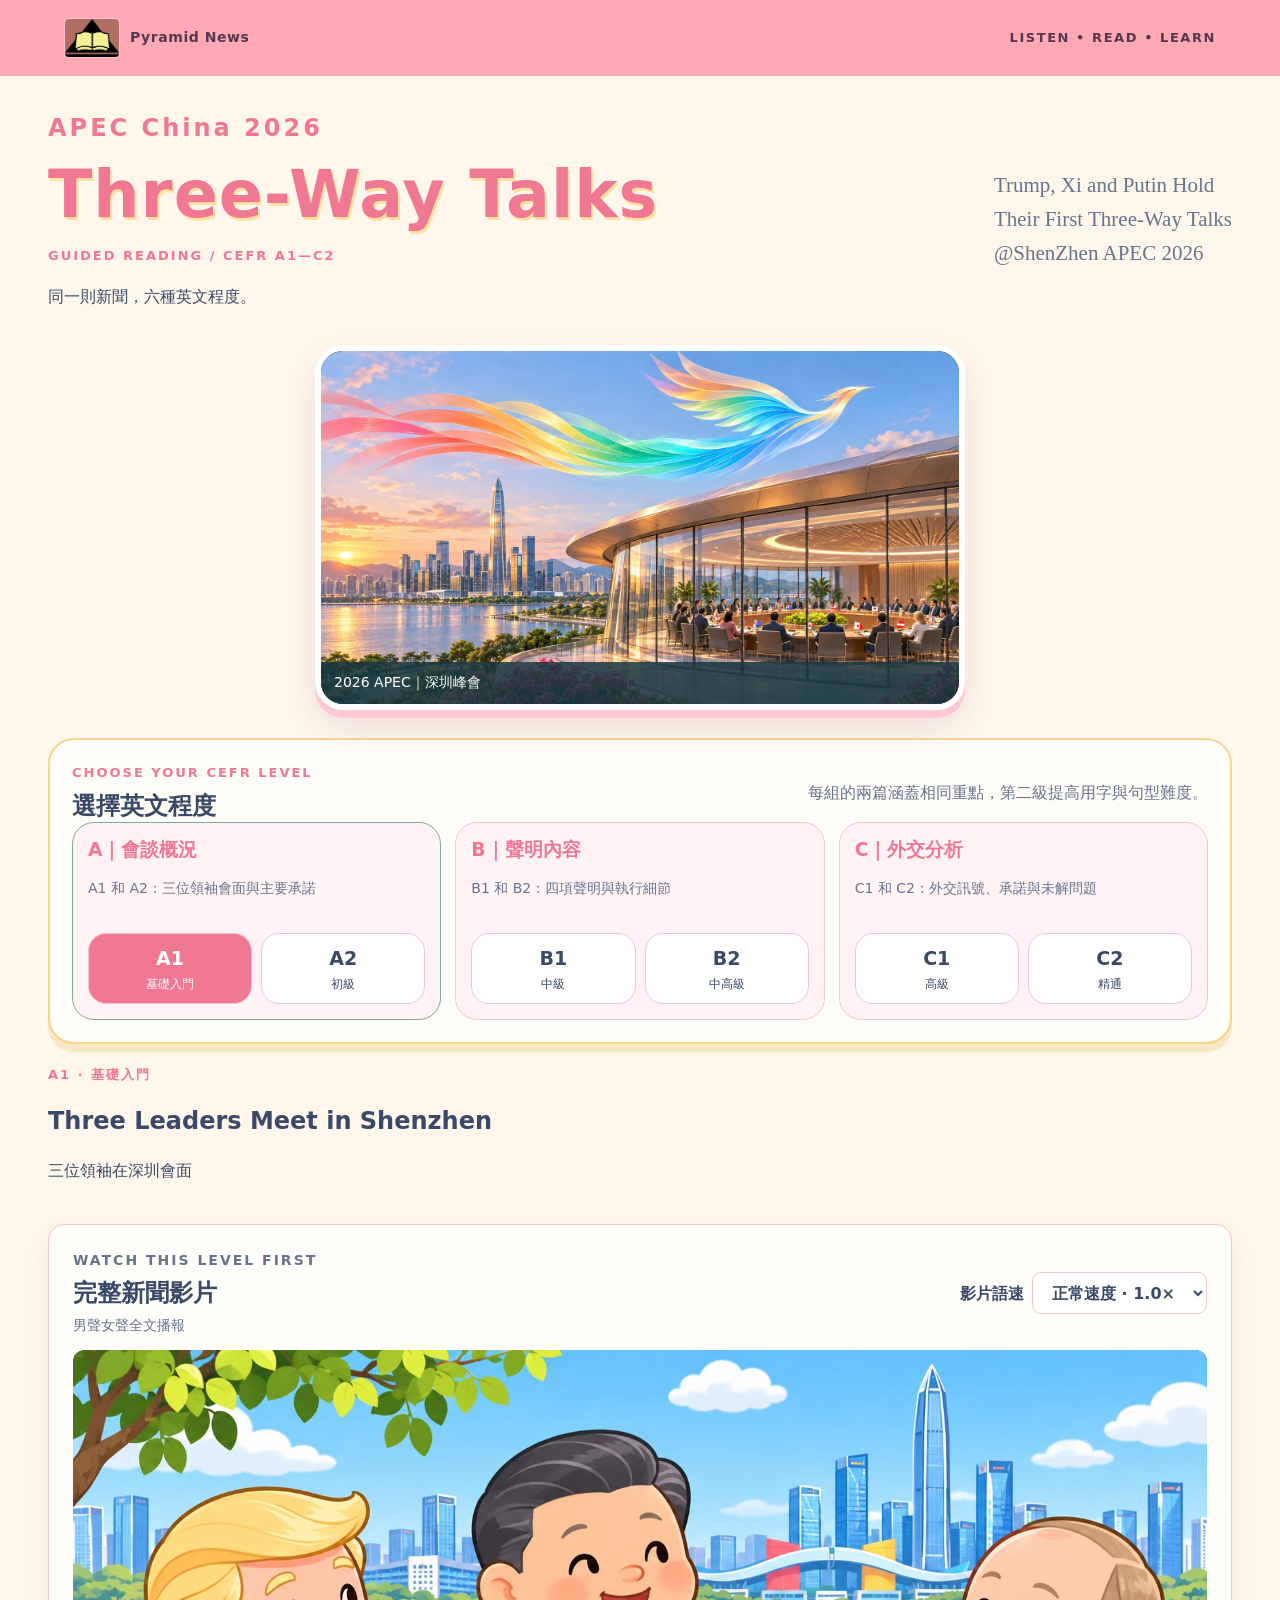
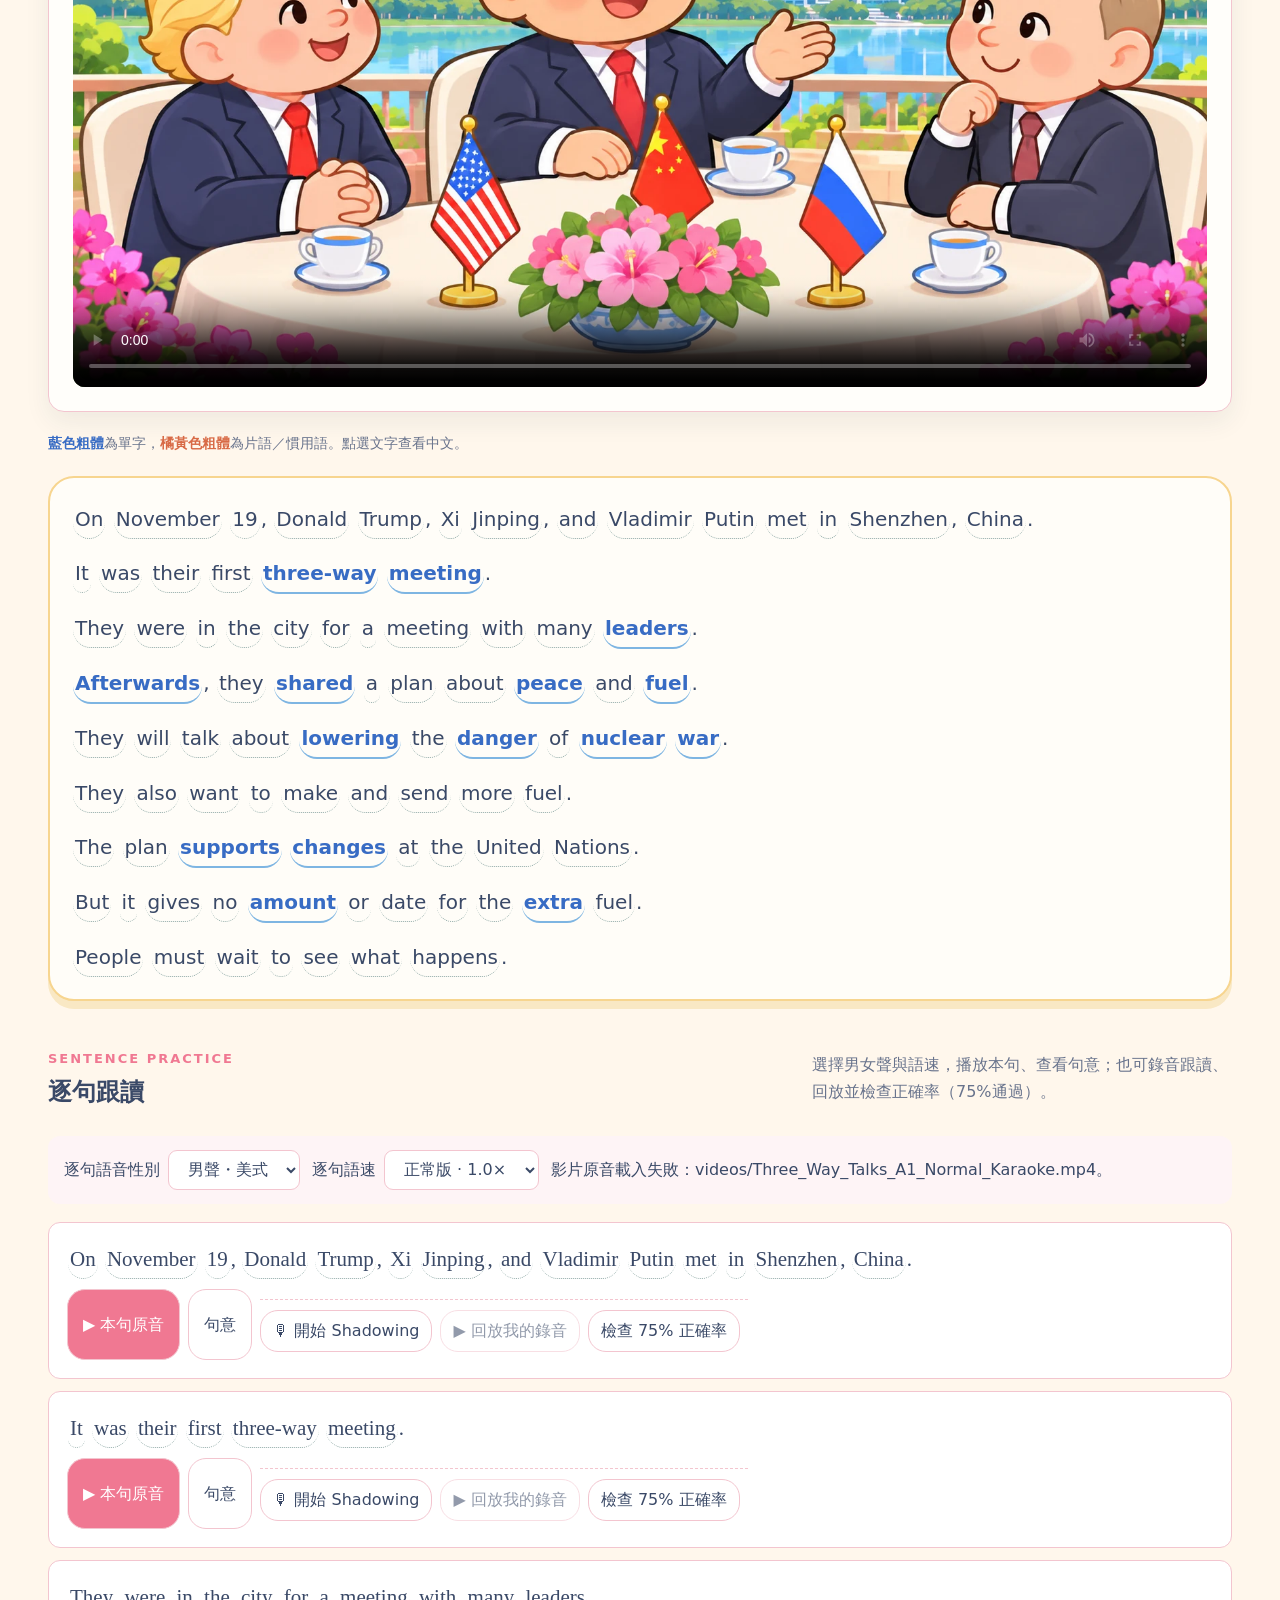
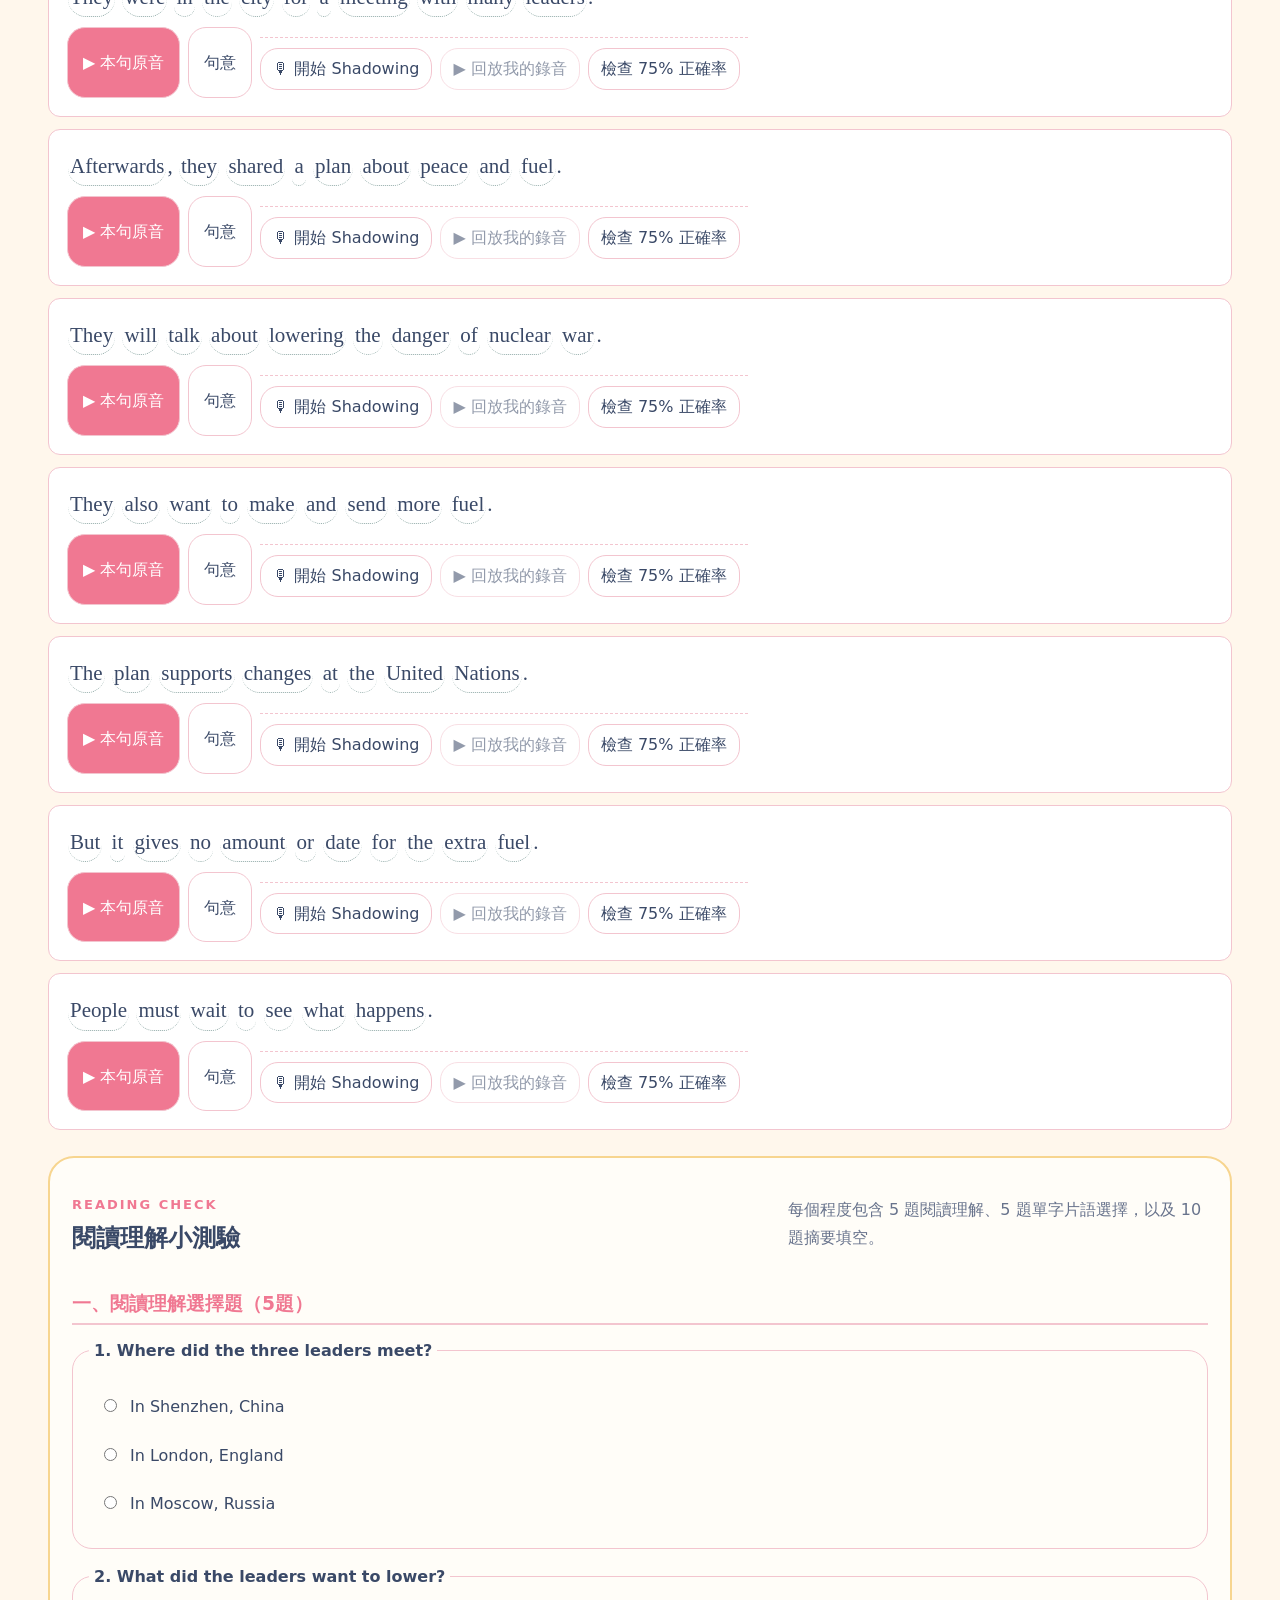
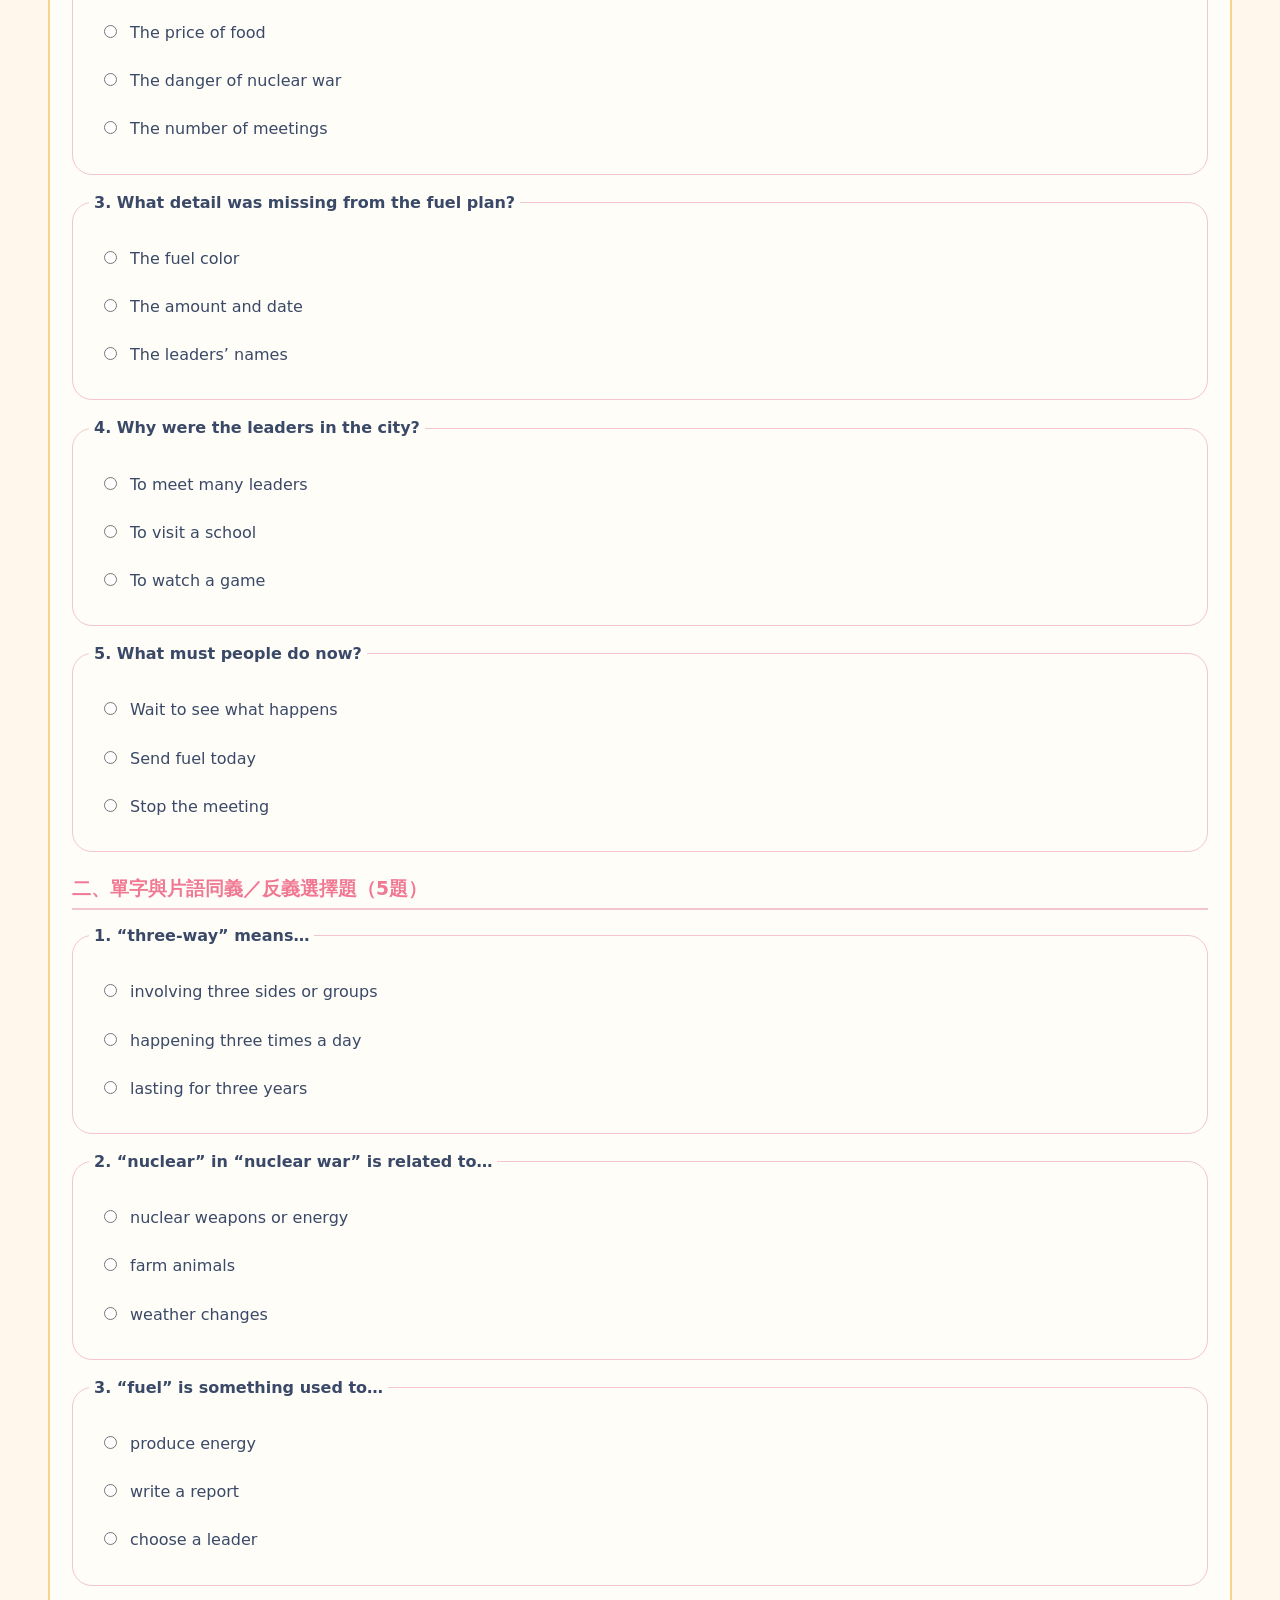
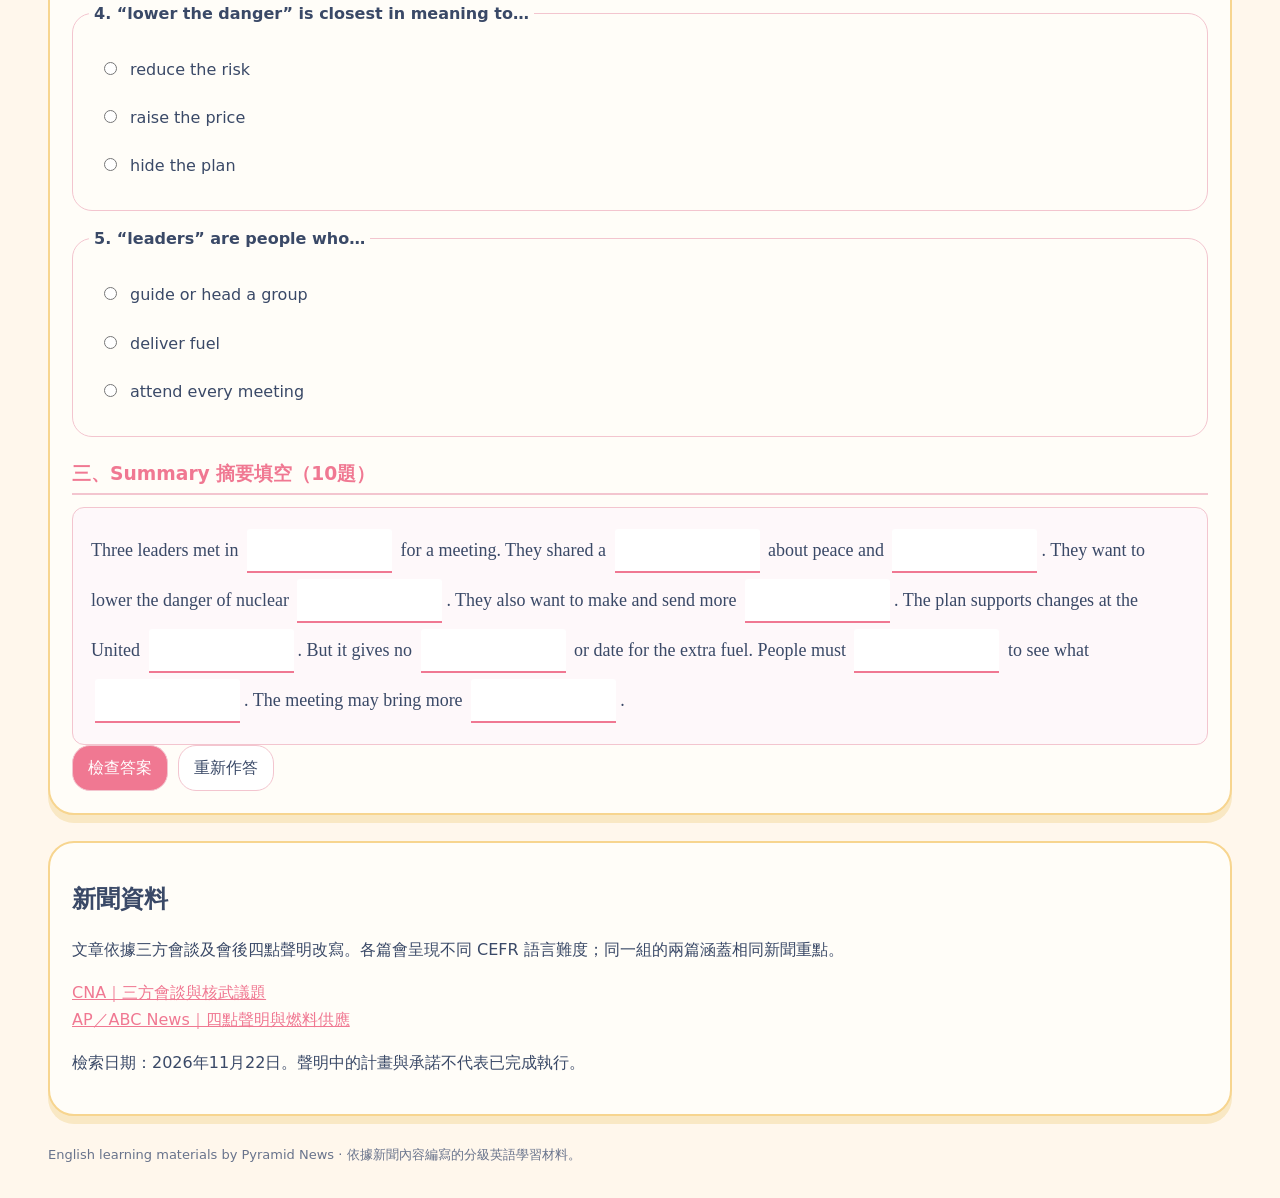
==== 20261120_APEC new/index.html @ c1922573 "Add files via upload" ====
<!doctype html>
<html lang="zh-Hant">
<head>
  <meta charset="utf-8">
  <meta name="viewport" content="width=device-width, initial-scale=1">
  <meta name="theme-color" content="#173841">
  <meta name="description" content="Pyramid News CEFR A1–C2 六級英文新聞閱讀、影片、音檔與逐句跟讀練習。">
  <title>Pyramid News｜CEFR 六級新聞英語</title>
  <style>
:root{--ink:#173841;--teal:#14645f;--line:#d9e3e4;--muted:#577078;--blue:#1768b5;--orange:#a85e08}*{box-sizing:border-box}body{margin:0;background:#f1f5f6;color:var(--ink);font:16px/1.7 system-ui,'Microsoft JhengHei',sans-serif}header{background:var(--ink);color:#fff;padding:18px max(5vw,20px);display:flex;justify-content:space-between;font-size:14px;letter-spacing:1px}main{max-width:1240px;margin:auto;padding:32px 28px}.intro{display:flex;justify-content:space-between;align-items:center}.eyebrow{font-size:13px;font-weight:750;letter-spacing:2px;color:var(--teal);margin:0 0 7px}h1{font:clamp(38px,6vw,65px)/1.1 Georgia;margin:10px 0 15px}.intro p{margin-bottom:16px}.sub{color:var(--muted);font:21px/1.6 Georgia}h2,h3{line-height:1.3}button,select{font:inherit;min-height:44px;border:1px solid var(--line);border-radius:9px;background:white;color:var(--ink);padding:8px 15px;cursor:pointer}button:hover{background:#e6f2ef}button:disabled{opacity:.4;cursor:default}button:focus-visible,summary:focus-visible,select:focus-visible{outline:3px solid #dd8f34;outline-offset:3}.primary,.level-buttons button.active{background:var(--teal);color:white}.level-illustration{width:min(100%,650px);aspect-ratio:16/9;margin:18px auto 28px;border-radius:16px;position:relative;overflow:hidden;background:#173841;box-shadow:0 8px 24px #17384118}.level-illustration img{width:100%;height:100%;object-fit:cover;display:block}.level-illustration figcaption{position:absolute;left:0;right:0;bottom:0;padding:9px 13px;background:#173841d9;color:white;font-size:14px}.level-picker,.article-text,.practice-card,.practice-layout aside,.sources{border:1px solid var(--line);background:white;border-radius:16px;padding:22px;margin:20px 0;box-shadow:0 8px 24px #17384108}.section-head,.article-heading,.practice-heading{display:flex;justify-content:space-between;align-items:center;gap:20px}.section-head h2,.practice-heading h2{margin:0}.section-head>p,.practice-heading>p{color:var(--muted);max-width:420px}.level-groups{display:grid;grid-template-columns:repeat(3,1fr);gap:14px}.level-group{border:1px solid var(--line);border-radius:12px;padding:15px;background:#fbfdfd}.level-group.selected{border-color:#80aaa3;background:#f0f8f5}.level-group h3{margin:0;color:var(--teal)}.level-group>p{font-size:14px;color:var(--muted);min-height:42px}.level-buttons{display:flex;gap:9px}.level-buttons button{flex:1;font-size:19px;font-weight:800}.level-buttons small{display:block;font-size:12px;font-weight:500}.audio-settings{display:flex;gap:9px;flex-wrap:wrap}.audio-settings label{display:flex;align-items:center;gap:5px;font-size:14px}.audio-settings select{min-height:40px;padding:6px 9px}.voice-hint,.tip{font-size:14px;color:var(--muted)}.blue-key{color:var(--blue);font-weight:800}.orange-key{color:var(--orange);font-weight:800}.article-tools,.controls{display:flex;align-items:center;gap:9px;flex-wrap:wrap;margin:16px 0}.article-tools span{color:var(--muted);font-size:14px}.article-text{font:20px/1.9 Georgia,serif}.article-text p{margin:0 0 15px}.article-text p:last-child{margin-bottom:0}button.word{font:inherit;background:transparent;border:0;border-bottom:1px dotted #90aaa7;border-radius:3px;padding:0 2px;min-height:0;margin:0 1px;color:inherit}button.word.vocab-word{color:var(--blue);font-weight:800;border-bottom:2px solid #7eb5e2}.phrase-highlight{display:inline;border:0;border-bottom:2px solid #e9ad51;border-radius:2px;padding:0 2px;min-height:0;background:#fff4df;color:var(--orange);font:inherit;font-weight:800;line-height:inherit;cursor:pointer}.phrase-chip{font-size:14px;color:var(--orange);background:#fff4df;border-color:#eed5ad;font-weight:700}.practice{margin-top:34px}.practice-heading{margin-bottom:12px}.practice-layout{display:grid;grid-template-columns:300px 1fr;gap:18px}.practice-layout aside{padding:12px;margin:0;align-self:start;max-height:580px;overflow:auto}.practice-layout aside button{display:block;width:100%;text-align:left;border:0;border-radius:7px;border-bottom:1px solid var(--line);font-size:14px;padding:11px;height:auto}.practice-layout aside button.active{background:#dfefea;color:var(--teal);font-weight:700}.practice-card{margin:0}.meta{display:flex;justify-content:space-between;gap:12px;color:var(--muted);font-size:14px}.practice-card h3{font:26px/1.8 Georgia;margin:24px 0}.practice-card details{margin:17px 0}summary{cursor:pointer;color:var(--teal)}#phrases{display:flex;gap:8px;flex-wrap:wrap;margin:12px 0}footer{font-size:13px;color:var(--muted);margin-top:28px}dialog{max-width:450px;width:90%;border:1px solid var(--line);border-radius:18px;padding:30px;color:var(--ink)}dialog::backdrop{background:#17384188}#close{float:right;border:0}dialog h2{font:30px Georgia}#definition{font-size:20px}.sources a{color:var(--teal)}[hidden]{display:none!important}
@media(max-width:850px){main{padding:22px 15px}.level-groups{grid-template-columns:1fr}.level-group>p{min-height:0}.practice-layout{grid-template-columns:1fr}.practice-layout aside{max-height:180px}.section-head,.article-heading{align-items:flex-start;flex-direction:column}.article-heading{gap:8px}.audio-settings{width:100%}.audio-settings label{flex:1;justify-content:space-between}.audio-settings select{max-width:150px}.article-text{font-size:19px}.intro{display:block}.sub{display:none}header span{display:none}}
@media(max-width:520px){header{padding:15px}.level-picker,.article-text,.practice-card,.sources{padding:16px}.level-buttons button{padding:8px}.article-text{font-size:18px;line-height:1.8}.practice-card h3{font-size:23px}.audio-settings{display:grid;grid-template-columns:1fr}.audio-settings label{justify-content:space-between}.audio-settings select{max-width:65%}.level-illustration{aspect-ratio:4/3}}

/* Per-level visual identities */
body{transition:background .35s ease,color .35s ease}body[data-level="A1"]{--ink:#3a4967;--teal:#f07892;--line:#f3c5cf;--muted:#68738c;--blue:#386cc4;--orange:#d86a46;background:#fff7ec;font-family:"Trebuchet MS",system-ui,'Microsoft JhengHei',sans-serif}body[data-level="A1"] header{background:#ffa9b7;color:#56374b}body[data-level="A1"] h1{color:#f07892;font-family:"Trebuchet MS",system-ui,sans-serif}body[data-level="A1"] .level-picker,body[data-level="A1"] .article-text,body[data-level="A1"] .practice-card,body[data-level="A1"] .practice-layout aside,body[data-level="A1"] .sources,body[data-level="A1"] .quiz{border:2px solid #f7d58f;border-radius:26px;box-shadow:0 8px 0 #f9e8c4;background:#fffdf8}body[data-level="A1"] .level-group{border-radius:22px;background:#fff3f5}body[data-level="A1"] button{border-radius:18px}body[data-level="A1"] .level-illustration{border:6px solid #fff;border-radius:28px;box-shadow:0 8px 0 #ffc8d3,0 16px 32px #66344b20}body[data-level="A1"] .primary{background:#f07892;color:white}body[data-level="A1"] .article-text{font-family:"Trebuchet MS",system-ui,sans-serif}
body[data-level="A2"]{--ink:#28234b;--teal:#734bd6;--line:#d9d0fb;--muted:#665e87;--blue:#285fc5;--orange:#db5b25;background:#f4f0ff;font-family:system-ui,'Microsoft JhengHei',sans-serif}body[data-level="A2"] header{background:#28234b;border-bottom:5px solid #ffbe3c}body[data-level="A2"] h1{font-family:Impact,"Arial Black",system-ui,sans-serif;letter-spacing:1px;color:#7145d0;text-shadow:2px 3px 0 #ffcf63}body[data-level="A2"] .level-picker,body[data-level="A2"] .article-text,body[data-level="A2"] .practice-card,body[data-level="A2"] .practice-layout aside,body[data-level="A2"] .sources,body[data-level="A2"] .quiz{border:2px solid #b6a3f0;border-radius:8px;box-shadow:6px 6px 0 #30265b;background:#fff}body[data-level="A2"] .level-group{border:2px solid #e1d9f9;border-radius:8px;background:linear-gradient(135deg,#fff,#f5f0ff)}body[data-level="A2"] button{border-radius:6px;border-width:2px}body[data-level="A2"] .level-illustration{border:4px solid #fff;border-radius:8px;box-shadow:8px 8px 0 #ffbe3c,0 14px 30px #28234b35}body[data-level="A2"] .primary{background:#7145d0;color:white}body[data-level="A2"] .article-text{font-family:system-ui,sans-serif}
body[data-level="B1"]{--ink:#20394b;--teal:#267e91;--line:#cedee5;--muted:#526b79;--blue:#1769ad;--orange:#a95c14;background:#edf5f8}body[data-level="B1"] header{background:#164b63}body[data-level="B1"] h1{font-family:Georgia,serif;color:#164b63}body[data-level="B1"] .level-picker,body[data-level="B1"] .article-text,body[data-level="B1"] .practice-card,body[data-level="B1"] .practice-layout aside,body[data-level="B1"] .sources,body[data-level="B1"] .quiz{border-radius:5px;border-top:4px solid #267e91;box-shadow:0 5px 18px #164b6312}body[data-level="B1"] .level-group{border-radius:5px;background:#f5fafb}body[data-level="B1"] button{border-radius:5px}body[data-level="B1"] .level-illustration{border-radius:5px}
body[data-level="B2"]{--ink:#192e49;--teal:#0f8292;--line:#cad9e8;--muted:#52657e;--blue:#1c66ad;--orange:#ad6310;background-color:#f1f5fa;background-image:linear-gradient(#dce6f044 1px,transparent 1px),linear-gradient(90deg,#dce6f044 1px,transparent 1px);background-size:28px 28px}body[data-level="B2"] header{background:#163456;border-bottom:4px solid #35b5aa}body[data-level="B2"] h1{font-family:Arial,sans-serif;font-weight:850;letter-spacing:-2px;color:#163456}body[data-level="B2"] .level-picker,body[data-level="B2"] .article-text,body[data-level="B2"] .practice-card,body[data-level="B2"] .practice-layout aside,body[data-level="B2"] .sources,body[data-level="B2"] .quiz{border:1px solid #b8ccdf;border-radius:12px;box-shadow:0 12px 28px #16345616;background:#fff}body[data-level="B2"] .level-group{border-radius:9px;background:#f5f9fc}body[data-level="B2"] button{border-radius:8px}body[data-level="B2"] .level-illustration{border-radius:12px;box-shadow:0 12px 28px #16345630}
body[data-level="C1"]{--ink:#e9eee9;--teal:#79c6b6;--line:#41545c;--muted:#b6c3c2;--blue:#87c9ff;--orange:#ffd17c;background:#14252c;color:var(--ink)}body[data-level="C1"] header{background:#0b171c;border-bottom:1px solid #4f7772}body[data-level="C1"] h1{font-family:Georgia,serif;font-weight:500;color:#dce9e3}body[data-level="C1"] .level-picker,body[data-level="C1"] .article-text,body[data-level="C1"] .practice-card,body[data-level="C1"] .practice-layout aside,body[data-level="C1"] .sources,body[data-level="C1"] .quiz{background:#1d3138;border-color:#41545c;color:#e9eee9;box-shadow:0 12px 32px #050c0f55}body[data-level="C1"] .level-group{background:#192b31;border-color:#40545a}body[data-level="C1"] .level-group.selected{background:#223d3d;border-color:#79c6b6}body[data-level="C1"] button,body[data-level="C1"] select{background:#263b42;border-color:#50656a;color:#f0f3ed}body[data-level="C1"] .primary{background:#397e70;border-color:#397e70}body[data-level="C1"] .level-illustration{border:1px solid #52655f;border-radius:3px;box-shadow:0 12px 32px #0008}body[data-level="C1"] .phrase-highlight,body[data-level="C1"] .phrase-chip{background:#403a2b;color:#ffdb9a;border-color:#806b45}
body[data-level="C2"]{--ink:#27354b;--teal:#806a3d;--line:#d8ceba;--muted:#6a6a63;--blue:#315f89;--orange:#986028;background:#f4efe4;color:#27354b;font-family:Georgia,"Times New Roman",serif}body[data-level="C2"] header{background:#28364a;color:#eee5cf;border-bottom:4px solid #b3965e}body[data-level="C2"] h1{font-family:Georgia,serif;font-weight:500;letter-spacing:.4px;color:#28364a}body[data-level="C2"] .eyebrow{color:#806a3d;letter-spacing:2.5px}body[data-level="C2"] .level-picker,body[data-level="C2"] .article-text,body[data-level="C2"] .practice-card,body[data-level="C2"] .practice-layout aside,body[data-level="C2"] .sources,body[data-level="C2"] .quiz{background:#fbf8f0;border:1px solid #d3c5a6;border-radius:3px;box-shadow:0 6px 20px #4d412318}body[data-level="C2"] .level-group{background:#f6f1e5;border-color:#d5c9ad;border-radius:3px}body[data-level="C2"] button,body[data-level="C2"] select{border-radius:3px}body[data-level="C2"] .primary{background:#806a3d;color:white}body[data-level="C2"] .level-illustration{border:5px solid #fbf8f0;border-radius:3px;box-shadow:0 8px 24px #40331e33}body[data-level="C2"] .article-text{font-size:21px}
.quiz{margin:26px 0;padding:22px;border:1px solid var(--line);border-radius:16px;background:white;box-shadow:0 8px 24px #17384108}.quiz-question{margin:0 0 14px;padding:16px;border:1px solid var(--line);border-radius:12px}.quiz-question legend{padding:0 5px;font-weight:750}.quiz-option{display:flex;align-items:flex-start;gap:10px;padding:8px 10px;margin:5px 0;border-radius:8px;cursor:pointer}.quiz-option:hover{background:color-mix(in srgb,var(--teal) 10%,transparent)}.quiz-option input{accent-color:var(--teal);margin-top:6px}.quiz-feedback{margin:7px 0 0;color:var(--muted);font-size:14px}.quiz-question.correct{border-color:#5eaa78;background:#f0faf2}.quiz-question.incorrect{border-color:#ce816e;background:#fff5f1}.quiz-actions{display:flex;align-items:center;gap:10px;flex-wrap:wrap}.quiz-actions p{margin:0;font-weight:700;color:var(--teal)}body[data-level="C1"] .quiz-question.correct{background:#1d3a2d}body[data-level="C1"] .quiz-question.incorrect{background:#422c2c}body[data-level="A1"] .quiz-question{border-radius:20px}body[data-level="A2"] .quiz-question{border-radius:7px}
@media(max-width:600px){.quiz{padding:15px}.quiz-question{padding:12px}}

/* Pyramid News brand and full-video reading layout */
.site-header{align-items:center;gap:14px}.site-header .brand{display:flex;align-items:center;gap:10px;color:inherit;text-decoration:none;font-weight:800;letter-spacing:.04em}.site-header .brand img{width:56px;height:40px;object-fit:cover;object-position:center;border:1px solid #ffffff55;border-radius:5px}.site-header .motto{font-size:13px;font-weight:700;letter-spacing:.12em}
.full-video-card{margin:24px 0 20px;padding:clamp(14px,2.5vw,24px);border:1px solid var(--line);border-radius:16px;background:#fffefa;box-shadow:0 10px 26px #17384112}.video-heading{display:flex;align-items:center;justify-content:space-between;gap:16px;margin-bottom:12px}.video-heading h2{margin:0 0 5px}.video-heading p{margin:0;color:var(--muted);font-size:14px}.video-speed-label{display:flex;align-items:center;gap:8px;white-space:nowrap;font-weight:700}.video-speed-label select{min-height:42px}.full-video{display:block;width:100%;aspect-ratio:16/9;max-height:74vh;background:#101719;border-radius:12px;object-fit:contain}.video-footnote{margin-top:8px;color:var(--muted);font-size:13px}.sentence-settings{display:flex;align-items:center;gap:12px;flex-wrap:wrap;margin:14px 0 18px;padding:14px 16px;border-radius:12px;background:color-mix(in srgb,var(--teal) 8%,white)}.sentence-settings label{display:flex;align-items:center;gap:8px}.sentence-settings select{min-height:40px}.sentence-rows{display:grid;gap:12px}.sentence-row{padding:18px;border:1px solid var(--line);border-radius:12px;background:#fff}.sentence-line{font:21px/1.8 Georgia,serif;margin:0 0 10px}.sentence-actions{display:flex;gap:8px;flex-wrap:wrap}.sentence-actions button{min-height:38px}.sentence-meaning{margin:9px 0 0;padding:10px 12px;border-left:3px solid var(--teal);background:color-mix(in srgb,var(--teal) 8%,white)}.reading-controls{margin-top:16px}.video-heading .eyebrow{margin-bottom:5px}
body[data-level="B1"]{background:#e9f0f2}body[data-level="B1"] .level-picker,body[data-level="B1"] .article-text,body[data-level="B1"] .practice-card,body[data-level="B1"] .practice-layout aside,body[data-level="B1"] .sources,body[data-level="B1"] .quiz,body[data-level="B1"] .full-video-card{background:#e2ebef;border-color:#b8cbd3;color:#20394b;box-shadow:0 8px 22px #164b6315}body[data-level="B1"] .level-group{background:#d7e4e9}body[data-level="B1"] .article-text{background:#e8eff1}body[data-level="B1"] .practice-card{background:#e8eff1}body[data-level="B1"] .sentence-settings{background:#d5e2e7}
body[data-level="B2"]{background-color:#e7edf3;background-image:linear-gradient(#cbd8e233 1px,transparent 1px),linear-gradient(90deg,#cbd8e233 1px,transparent 1px);background-size:28px 28px}body[data-level="B2"] .level-picker,body[data-level="B2"] .article-text,body[data-level="B2"] .practice-card,body[data-level="B2"] .practice-layout aside,body[data-level="B2"] .sources,body[data-level="B2"] .quiz,body[data-level="B2"] .full-video-card{background:#e2eaf0;border-color:#b4c5d3;color:#192e49;box-shadow:0 10px 24px #1634561c}body[data-level="B2"] .level-group{background:#d6e1ea}body[data-level="B2"] .article-text,body[data-level="B2"] .practice-card{background:#eaf0f4}body[data-level="B2"] .sentence-settings{background:#d4e0e9}
@media(max-width:700px){.site-header .brand img{width:48px;height:35px}.site-header .motto{font-size:10px;letter-spacing:.07em}.video-heading{align-items:flex-start;flex-direction:column}.video-speed-label{width:100%;justify-content:space-between}.video-speed-label select{flex:0 1 180px}.sentence-settings{align-items:stretch}.sentence-settings label{justify-content:space-between;width:100%}.sentence-settings select{max-width:65%}.sentence-line{font-size:19px}.full-video{border-radius:8px}}
@media(max-width:420px){.site-header{padding:12px}.site-header .brand{gap:7px;font-size:12px}.site-header .brand img{width:42px;height:30px}.site-header .motto{font-size:8px}main{padding-left:12px;padding-right:12px}.video-footnote{font-size:12px}}

/* Shared headline treatment with a level-specific accent color. */
.intro .apec-kicker{font-size:clamp(18px,2vw,24px);letter-spacing:3px;margin-bottom:2px}
body[data-level="A1"]{--title-color:#f07892;--title-shadow:#ffe2a0}
body[data-level="A2"]{--title-color:#7145d0;--title-shadow:#ffcf63}
body[data-level="B1"]{--title-color:#267e91;--title-shadow:#b9e4df}
body[data-level="B2"]{--title-color:#163456;--title-shadow:#6ac8bd}
body[data-level="C1"]{--title-color:#79c6b6;--title-shadow:#273d43}
body[data-level="C2"]{--title-color:#806a3d;--title-shadow:#e4d1a5}
body h1{font-family:Impact,"Arial Black",system-ui,sans-serif!important;font-weight:900!important;letter-spacing:1px!important;color:var(--title-color)!important;text-shadow:2px 3px 0 var(--title-shadow)!important}
.quiz-section-title{margin:25px 0 12px;padding-bottom:7px;border-bottom:2px solid var(--line);color:var(--teal)}.summary-cloze{padding:18px;border:1px solid var(--line);border-radius:12px;background:color-mix(in srgb,var(--teal) 5%,white);font:18px/2 Georgia,serif}.summary-blank{display:inline-block;width:clamp(90px,12vw,145px);min-height:36px;margin:3px 4px;border:0;border-bottom:2px solid var(--teal);border-radius:3px 3px 0 0;background:#fff;padding:3px 7px;font:inherit;color:var(--ink)}.summary-blank.correct{border-color:#4d9b62;background:#edf8ef}.summary-blank.incorrect{border-color:#c65b4b;background:#fff0ec}body[data-level="C1"] .summary-cloze{background:#263a40}body[data-level="C1"] .summary-blank{background:#1d3138;color:#f0f3ed}

/* High-contrast dictionary and quiz feedback remain readable on every level theme. */
dialog#meaning{color:#162d36;background:#fff;border:2px solid #2b7773;box-shadow:0 24px 80px #061a2480}
dialog#meaning .eyebrow{color:#176e68}dialog#meaning h2,dialog#meaning #definition{color:#172f38;opacity:1}
.summary-answer-key{margin:18px 0 0;padding:16px 16px 16px 42px;border:1px solid var(--line);border-radius:12px;background:color-mix(in srgb,var(--teal) 7%,white);line-height:1.7}
.summary-answer-key li{margin:7px 0}body[data-level="C1"] .summary-answer-key{background:#f6fbfa;color:#17323a;border-color:#82c9bc}
.shadowing-controls{display:flex;align-items:center;gap:8px;flex-wrap:wrap;margin-top:10px;padding-top:10px;border-top:1px dashed var(--line)}.shadowing-controls button{min-height:36px;padding:6px 12px}.shadowing-controls button:disabled{opacity:.55;cursor:not-allowed}.shadowing-status{flex:1 1 100%;font-size:14px;line-height:1.5;color:var(--muted)}body[data-level="C1"] .shadowing-status{color:#d9e5e4}
.practice-audio-source{position:fixed;left:-10px;top:-10px;width:1px;height:1px;opacity:0;pointer-events:none}
</style>
</head>
<body>
<header class="site-header">
  <a class="brand" href="./" aria-label="Pyramid News 首頁"><img src="[data-uri]" alt="Pyramid News 金字塔書本標誌"><span>Pyramid News</span></a>
  <span class="motto">LISTEN • READ • LEARN</span>
</header>
<main>
  <div class="intro">
    <div><p class="eyebrow apec-kicker">APEC China 2026</p><h1>Three-Way Talks</h1><p class="eyebrow">GUIDED READING / CEFR A1—C2</p><p>同一則新聞，六種英文程度。</p></div>
    <p class="sub">Trump, Xi and Putin Hold<br>Their First Three-Way Talks<br>@ShenZhen APEC 2026</p>
  </div>
  <figure class="level-illustration apec-hero" id="apecHero">
    <img src="illustrations/APEC_2026_Shenzhen.webp" alt="深圳城市天際線與 2026 APEC 峰會會場" loading="eager">
    <figcaption>2026 APEC｜深圳峰會</figcaption>
  </figure>
  <section class="level-picker" aria-labelledby="levelHeading">
    <div class="section-head"><div><p class="eyebrow">CHOOSE YOUR CEFR LEVEL</p><h2 id="levelHeading">選擇英文程度</h2></div><p>每組的兩篇涵蓋相同重點，第二級提高用字與句型難度。</p></div>
    <div class="level-groups">
      <div class="level-group" data-group="A"><h3>A｜會談概況</h3><p>A1 和 A2：三位領袖會面與主要承諾</p><div class="level-buttons"><button data-level="A1">A1 <small>基礎入門</small></button><button data-level="A2">A2 <small>初級</small></button></div></div>
      <div class="level-group" data-group="B"><h3>B｜聲明內容</h3><p>B1 和 B2：四項聲明與執行細節</p><div class="level-buttons"><button data-level="B1">B1 <small>中級</small></button><button data-level="B2">B2 <small>中高級</small></button></div></div>
      <div class="level-group" data-group="C"><h3>C｜外交分析</h3><p>C1 和 C2：外交訊號、承諾與未解問題</p><div class="level-buttons"><button data-level="C1">C1 <small>高級</small></button><button data-level="C2">C2 <small>精通</small></button></div></div>
    </div>
  </section>
  <section id="articleArea" aria-labelledby="articleTitle">
    <div class="article-heading"><div><p class="eyebrow" id="levelLabel">A1 · 基礎入門</p><h2 id="articleTitle"></h2><p id="focus"></p></div></div>
    <section id="fullVideoSection" class="full-video-card" aria-labelledby="videoTitle">
      <div class="video-heading"><div><p class="eyebrow">WATCH THIS LEVEL FIRST</p><h2 id="videoTitle">完整新聞影片</h2><p id="videoCaption">男聲女聲全文播報</p></div>
        <label class="video-speed-label">影片語速<select id="videoSpeed" aria-label="調整完整影片語速"><option value="1">正常速度 · 1.0×</option><option value="0.8">慢速 · 0.8×</option></select></label>
      </div>
      <video id="fullVideo" class="full-video" controls playsinline preload="metadata" poster="illustrations/A1.webp" aria-label="完整新聞播報影片"></video>
    </section>
    <p class="tip"><span class="blue-key">藍色粗體</span>為單字，<span class="orange-key">橘黃色粗體</span>為片語／慣用語。點選文字查看中文。</p>
    <article id="articleText" class="article-text"></article>
    <section class="practice" aria-labelledby="practiceTitle"><div class="practice-heading"><div><p class="eyebrow">SENTENCE PRACTICE</p><h2 id="practiceTitle">逐句跟讀</h2></div><p>選擇男女聲與語速，播放本句、查看句意；也可錄音跟讀、回放並檢查正確率（75%通過）。</p></div>
      <div class="sentence-settings"><label>逐句語音性別<select id="voiceGender" aria-label="選擇逐句原音聲音性別"><option value="male" selected>男聲・美式</option><option value="female">女聲・美式</option></select></label><label>逐句語速<select id="sentenceSpeed" aria-label="選擇逐句原音語速"><option value="1" selected>正常版 · 1.0×</option><option value="0.8">降速版 · 0.8×</option></select></label><span id="sentenceStatus" role="status" aria-live="polite">播放原始新聞播報音檔。</span></div>
      <div id="sentenceRows" class="sentence-rows"></div>
    </section>
    <section class="quiz" aria-labelledby="quizTitle"><div class="practice-heading"><div><p class="eyebrow">READING CHECK</p><h2 id="quizTitle">閱讀理解小測驗</h2></div><p id="quizInstructions">每個程度包含 5 題閱讀理解、5 題單字片語選擇，以及 10 題摘要填空。</p></div><div id="quizQuestions"></div><div class="quiz-actions"><button id="checkQuiz" class="primary">檢查答案</button><button id="resetQuiz">重新作答</button><p id="quizResult" role="status" aria-live="polite"></p></div></section>
  </section>
  <section class="sources"><h2>新聞資料</h2><p>文章依據三方會談及會後四點聲明改寫。各篇會呈現不同 CEFR 語言難度；同一組的兩篇涵蓋相同新聞重點。</p><a href="https://www.channelnewsasia.com/east-asia/trump-xi-putin-trilateral-talks-apec-shenzhen-6563591" target="_blank" rel="noopener">CNA｜三方會談與核武議題</a><br><a href="https://abcnews.com/International/wireStory/china-russia-us-agree-reforms-boosting-fuel-supplies-138269362" target="_blank" rel="noopener">AP／ABC News｜四點聲明與燃料供應</a><p>檢索日期：2026年11月22日。聲明中的計畫與承諾不代表已完成執行。</p></section>
  <footer>English learning materials by Pyramid News · 依據新聞內容編寫的分級英語學習材料。</footer>
</main>
<dialog id="meaning"><button id="close" aria-label="關閉">✕</button><p class="eyebrow" id="type">WORD NOTE</p><h2 id="term"></h2><p id="definition"></p><button id="say">聽發音</button></dialog>
<script>window.illustrationAssets={A1:"illustrations/A1.webp",A2:"illustrations/A2.webp",B1:"illustrations/B1.webp",B2:"illustrations/B2.webp",C1:"illustrations/C1.webp",C2:"illustrations/C2.webp"};</script>
<script>
const levels = [
  {
    id:'A1', group:'A', label:'基礎入門', title:'Three Leaders Meet in Shenzhen', focus:'三位領袖在深圳會面',
    sentences:[
      ['On November 19, Donald Trump, Xi Jinping, and Vladimir Putin met in Shenzhen, China.','11月19日，唐納・川普、習近平與弗拉迪米爾・普丁在中國深圳會面。'],
      ['It was their first three-way meeting.','這是他們第一次三方會面。'],
      ['They were in the city for a meeting with many leaders.','他們在這座城市參加一場有許多領袖出席的會議。'],
      ['Afterwards, they shared a plan about peace and fuel.','會後，他們提出一份關於和平與燃料的計畫。'],
      ['They will talk about lowering the danger of nuclear war.','他們將討論如何降低核戰危險。'],
      ['They also want to make and send more fuel.','他們也希望生產並運送更多燃料。'],
      ['The plan supports changes at the United Nations.','這份計畫支持聯合國改革。'],
      ['But it gives no amount or date for the extra fuel.','但計畫沒有說明額外燃料的數量或日期。'],
      ['People must wait to see what happens.','大家必須等待後續發展。']
    ],
    vocabulary:{leaders:'領袖','three-way':'三方的',shared:'分享；提出',plan:'計畫',lower:'降低',danger:'危險',nuclear:'核能的；核子武器的',fuel:'燃料',work:'著手；工作',arrive:'抵達'},
    phrases:{'three-way meeting':'三方會議','ways to lower':'降低……的方法','around the world':'世界各地','wait to see':'等待看看'}
  },
  {
    id:'A2', group:'A', label:'初級', title:'Three Leaders Meet in Shenzhen', focus:'同 A1：會談概況與簡要承諾',
    sentences:[
      ['On November 19, US President Donald Trump, Chinese President Xi Jinping, and Russian President Vladimir Putin met in Shenzhen.','11月19日，美國總統唐納・川普、中國國家主席習近平與俄羅斯總統弗拉迪米爾・普丁在深圳會面。'],
      ['It was their first official three-way meeting.','這是他們首次正式三方會談。'],
      ['All three were in the city for a larger gathering of Pacific leaders.','三位領袖都在這座城市參加環太平洋領袖的大型集會。'],
      ['After the talks, they announced a plan about peace, energy, and cooperation.','會談後，他們公布一份關於和平、能源與合作的計畫。'],
      ['They said their countries would continue discussing ways to reduce the risk of nuclear war.','他們表示，各國將繼續討論降低核戰風險的方法。'],
      ['They also planned to produce and supply more fuel.','他們也計畫生產並供應更多燃料。'],
      ['The plan backs UN reforms and asks countries to work together on global problems.','計畫支持聯合國改革，並呼籲各國共同處理全球問題。'],
      ['However, it gives no fuel amount or delivery date.','然而，計畫沒有公布燃料數量或交付日期。'],
      ['People must wait to learn whether these promises lead to real action.','民眾必須等待了解這些承諾是否會化為實際行動。']
    ],
    vocabulary:{reforms:'改革',official:'正式的',attended:'出席；參加',gathering:'集會；聚會',announced:'宣布；公布',cooperation:'合作',continue:'繼續',discussing:'討論',reduce:'降低；減少',supply:'供應',businesses:'企業',respond:'回應',global:'全球的',exact:'確切的',delivery:'交付；運送',public:'大眾；民眾',action:'行動'},
    phrases:{'around the Pacific':'環太平洋地區','produce and supply':'生產並供應','for now':'目前；暫時','lead to':'導致；促成','real action':'實際行動'}
  },
  {
    id:'B1', group:'B', label:'中級', title:'A Four-Part Declaration', focus:'四項聲明與尚未說明的細節',
    sentences:[
      ['At their first three-way summit in Shenzhen, Donald Trump, Xi Jinping, and Vladimir Putin issued a joint declaration.','在深圳舉行的首次三方高峰會上，唐納・川普、習近平與弗拉迪米爾・普丁發布聯合聲明。'],
      ['The document sets out four areas for cooperation.','這份文件列出四個合作領域。'],
      ['First, the countries said they would support changes to the United Nations so it can respond more effectively to world problems.','首先，各國表示支持改革聯合國，使其能更有效地回應全球問題。'],
      ['Second, they plan to increase the production and supply of refined fuel products, while keeping energy flows stable.','其次，他們計畫增加精煉燃料產品的生產與供應，同時維持能源流通穩定。'],
      ['Third, the declaration stresses respect for national authority and the legal protections of government officials.','第三，聲明強調尊重國家主權，以及政府官員受到的法律保障。'],
      ['It also says international courts should not exceed their authority.','聲明也指出，國際法院不應超越其權限。'],
      ['Finally, the leaders said a nuclear war cannot be won and should never be fought.','最後，領袖們表示核戰不可能有贏家，也絕不應開戰。'],
      ['They agreed to continue dialogue on reducing nuclear risks.','他們同意繼續就降低核風險進行對話。'],
      ['The statement names broad goals, but does not list specific reforms, fuel targets, or deadlines.','聲明提出大方向，卻沒有列出具體改革方案、燃料供應目標或期限。'],
      ['The next step will show whether the four promises lead to practical cooperation.','接下來的發展將顯示這四項承諾是否會帶來實際合作。']
    ],
    vocabulary:{reforms:'改革',summit:'高峰會',issued:'發布',declaration:'聲明',document:'文件',sets:'列出；設定',areas:'領域',support:'支持',effectively:'有效地',production:'生產',refined:'精煉的',stable:'穩定的',stresses:'強調',authority:'權限；權威',protections:'保障',exceed:'超越',dialogue:'對話',risks:'風險',specific:'具體的',targets:'目標',deadlines:'期限',practical:'實際的'},
    phrases:{'joint declaration':'聯合聲明','energy flows':'能源流通','national authority':'國家主權；國家權限','nuclear risks':'核風險','the next step':'下一步'}
  },
  {
    id:'B2', group:'B', label:'中高級', title:'A Four-Part Declaration', focus:'同 B1：四項聲明與未明確的執行細節',
    sentences:[
      ['Donald Trump, Xi Jinping, and Vladimir Putin issued a joint declaration after holding their first three-way summit in Shenzhen.','唐納・川普、習近平與弗拉迪米爾・普丁在深圳舉行首次三方高峰會後，發布了一份聯合聲明。'],
      ['Its four sections describe areas in which the governments say they can cooperate.','聲明的四個部分說明各國政府表示可以合作的領域。'],
      ['The first calls for reforming the United Nations so the organization can respond more effectively to international challenges.','第一項主張改革聯合國，使這個組織能更有效地回應國際挑戰。'],
      ['The second pledges to expand the production and supply of refined petroleum products and to maintain stable energy flows.','第二項承諾擴大精煉石油產品的生產與供應，並維持能源穩定流通。'],
      ['The third emphasizes state consent and legal immunity for government officials, adding that international courts should respect the limits of their jurisdiction.','第三項強調國家同意原則與政府官員的法律豁免權，並指出國際法院應尊重其管轄權限。'],
      ['The fourth restates that nuclear war cannot be won and must never be fought.','第四項重申核戰不可能有贏家，也絕不應開戰。'],
      ['The three governments also agreed to continue discussions aimed at reducing nuclear risks and preventing the spread of nuclear weapons.','三國政府也同意繼續討論如何降低核風險並防止核武擴散。'],
      ['Although the declaration sets out shared goals, it does not specify how the UN should be reformed or how much additional fuel will be supplied.','雖然聲明提出共同目標，卻沒有說明聯合國應如何改革，或將額外供應多少燃料。'],
      ['It gives no timetable for these measures, either.','聲明也沒有為這些措施訂定時間表。'],
      ['Their significance will depend on whether the governments turn general commitments into measurable steps.','這些承諾的意義，將取決於各國政府能否把概括性的承諾轉化為可衡量的措施。']
    ],
    vocabulary:{reform:'改革',sections:'部分',governments:'政府',cooperate:'合作',organization:'組織',challenges:'挑戰',pledges:'承諾',expand:'擴大',petroleum:'石油',maintain:'維持',emphasizes:'強調',consent:'同意',immunity:'豁免權',jurisdiction:'管轄權',restates:'重申',preventing:'防止',spread:'擴散',specify:'具體說明',additional:'額外的',timetable:'時間表',significance:'重要性',depend:'取決於',commitments:'承諾',measurable:'可衡量的'},
    phrases:{'joint declaration':'聯合聲明','energy flows':'能源流通','legal immunity':'法律豁免權','aimed at':'旨在；目的是','turn ... into':'把……轉化為'}
  },
  {
    id:'C1', group:'C', label:'高級', title:'Diplomacy, Commitments, and Unanswered Questions', focus:'外交訊號、承諾與未解問題',
    sentences:[
      ['The first trilateral summit between Donald Trump, Xi Jinping, and Vladimir Putin took place in Shenzhen alongside the APEC gathering.','唐納・川普、習近平與弗拉迪米爾・普丁首次舉行三方高峰會，地點在深圳，時間與 APEC 集會同期。'],
      ['The meeting produced a four-part declaration that linked nuclear risk reduction with energy supply, UN reform, and the authority of international courts.','會議發布一份四點聲明，將降低核風險與能源供應、聯合國改革及國際法院權限等議題連結在一起。'],
      ['Its language signals an intention to keep communication open among three governments with major influence over global security.','聲明措辭顯示，三個對全球安全具有重大影響力的政府有意維持溝通管道。'],
      ['On nuclear weapons, the leaders reaffirmed that such a war cannot be won and should never be fought, while promising further dialogue to reduce risk and prevent proliferation.','在核武議題上，領袖重申核戰不可能有贏家，也絕不應開戰，並承諾進一步對話以降低風險、防止擴散。'],
      ['On energy, they proposed increasing refined petroleum production and supply, but offered no volume or delivery schedule.','在能源方面，他們提出增加精煉石油產品的生產與供應，卻未提供數量或交付時程。'],
      ['The declaration also backs UN reform and stresses state consent and protections for officials, positions that touch on disputes about international jurisdiction.','聲明也支持聯合國改革，並強調國家同意原則與官員保障；這些立場觸及國際管轄權爭議。'],
      ['These commitments are politically visible, yet their practical meaning remains uncertain.','這些承諾在政治上引人注目，但實際意義仍不明確。'],
      ['The text names broad objectives without specifying institutional changes, fuel targets, enforcement, or deadlines.','文件提出廣泛目標，卻未說明制度改革、燃料供應目標、執行方式或期限。'],
      ['Nor does a declaration by itself resolve the conflicts that shape relations among the three powers.','而且，單靠一份聲明並不能解決左右三大國關係的衝突。'],
      ['The announcement also leaves open whether later talks will address those unresolved conflicts.','公告也沒有說明後續會談是否會處理這些尚未解決的衝突。'],
      ['The summit therefore matters both as a new channel for dialogue and as a test of whether symbolic agreement can lead to sustained cooperation.','因此，這場高峰會既代表開啟新的對話管道，也考驗象徵性的共識能否帶來持續合作。']
    ],
    vocabulary:{trilateral:'三方的',alongside:'與……同時；在……旁',produced:'產生；發布',linked:'連結',signals:'顯示；發出訊號',intention:'意圖',influence:'影響力',reaffirmed:'重申',proliferation:'擴散',proposed:'提出；提議',volume:'數量；規模',schedule:'時程',positions:'立場',disputes:'爭議',jurisdiction:'管轄權',politically:'政治上',uncertain:'不確定的',specifying:'明確說明',institutional:'制度的',enforcement:'執行；強制實施',conflicts:'衝突',symbolic:'象徵性的',sustained:'持續的'},
    phrases:{'took place':'舉行；發生','reduce risk':'降低風險','state consent':'國家同意原則','by itself':'單靠本身','a channel for dialogue':'對話管道','lead to':'導致；帶來'}
  },
  {
    id:'C2', group:'C', label:'精通', title:'Diplomacy, Commitments, and Unanswered Questions', focus:'同 C1：外交訊號、承諾與未解問題',
    sentences:[
      ['Held on the sidelines of the APEC gathering in Shenzhen, the first trilateral summit between Donald Trump, Xi Jinping, and Vladimir Putin yielded a declaration spanning nuclear risk, energy, UN reform, and international legal authority.','唐納・川普、習近平與弗拉迪米爾・普丁在深圳 APEC 集會期間舉行首次三方高峰會，並發布一份涵蓋核風險、能源、聯合國改革與國際法律權限的聲明。'],
      ['The document’s breadth is notable: it connects strategic stability to energy security and to competing views of how international institutions should operate.','這份文件涵蓋面廣，值得注意：它將戰略穩定、能源安全，以及對國際制度運作方式的不同看法連結起來。'],
      ['On nuclear weapons, the leaders reiterated that nuclear war is unwinnable and must not be fought, while committing to dialogue on risk reduction and nonproliferation.','在核武議題上，領袖重申核戰沒有勝者、不得開打，並承諾就降低風險與防止擴散進行對話。'],
      ['They also proposed increasing refined petroleum output and supply, and endorsed reform of the United Nations to improve its response to global challenges.','他們也提議增加精煉石油產品的產量與供應，並支持改革聯合國，以提升其回應全球挑戰的能力。'],
      ['A further section foregrounded state consent and officials’ legal immunities, asserting that international courts must remain within their jurisdiction.','另一部分則凸顯國家同意原則與官員法律豁免權，主張國際法院必須恪守其管轄範圍。'],
      ['Taken together, these points amount to an agenda for continued engagement, not a detailed implementation framework.','整體而言，這些要點構成持續交往的議程，尚稱不上詳細的執行架構。'],
      ['The declaration specifies neither the institutional changes envisaged at the UN nor the quantities, suppliers, or timetable for additional fuel.','聲明既未具體說明預想中的聯合國制度改革，也未列出額外燃料的數量、供應方或時程。'],
      ['It likewise leaves unresolved how its principles would be reconciled with existing international obligations and disagreements among the signatories.','聲明同樣未解決其原則將如何與既有國際義務，以及簽署方彼此的分歧相調和。'],
      ['It remains unclear whether subsequent negotiations will address conflicts left outside the declaration.','後續談判是否會處理聲明未觸及的衝突，目前仍不明朗。'],
      ['That gap between expansive rhetoric and operational detail limits what can be inferred from the announcement alone.','宏大措辭與操作細節之間的落差，限制了人們單憑這份公告所能推論的內容。'],
      ['The summit’s significance will therefore depend less on the symbolism of a first meeting than on whether follow-up negotiations produce verifiable, durable cooperation.','因此，這場高峰會的意義，與其說取決於首次會面的象徵性，不如說取決於後續談判能否促成可驗證且持久的合作。']
    ],
    vocabulary:{sidelines:'正式議程之外；場邊',yielded:'產生；帶來',spanning:'涵蓋',authority:'權限',breadth:'廣度；涵蓋範圍',strategic:'戰略的',stability:'穩定',competing:'相互競爭的；不同的',institutions:'制度；機構',operate:'運作',reiterated:'重申',unwinnable:'不可能獲勝的',nonproliferation:'防止擴散',endorsed:'支持；背書',foregrounded:'凸顯',immunities:'豁免權',asserting:'主張；聲稱',jurisdiction:'管轄權',implementation:'執行；實施',framework:'架構',envisaged:'預想的',suppliers:'供應方',reconciled:'調和；協調',obligations:'義務',signatories:'簽署方',expansive:'宏大的；廣泛的',operational:'操作上的',inferred:'推論','follow-up':'後續的',verifiable:'可驗證的',durable:'持久的'},
    phrases:{'on the sidelines of':'在……期間的正式議程之外','taken together':'整體而言','amount to':'相當於；構成','leaves unresolved':'仍未解決','the gap between':'……之間的落差','depend on':'取決於'}
  }
];
const groups={A:{name:'A 組｜會談概況',ids:['A1','A2']},B:{name:'B 組｜聲明內容',ids:['B1','B2']},C:{name:'C 組｜外交分析',ids:['C1','C2']}};
const dictionary={president:'總統；國家元首',China:'中國',United:'美國（United States）',States:'美國（United States）',Russia:'俄羅斯',November:'十一月',first:'第一；首次',meeting:'會議',leaders:'領袖',countries:'國家',talks:'會談；討論',peace:'和平',energy:'能源',world:'世界',people:'人們',countries:'國家',said:'表示；說',would:'將；會',more:'更多',what:'什麼；所……的事',whether:'是否',war:'戰爭',nuclear:'核能的；核子武器的',fuel:'燃料',United:'聯合的',Nations:'國家；民族',official:'正式的',global:'全球的',risk:'風險',supply:'供應',court:'法院',international:'國際的',stable:'穩定的'};

const quizzes = {"A1":{"comprehension":[["Where did the three leaders meet?",["In Shenzhen, China","In London, England","In Moscow, Russia"],0,"文章第一句說他們在中國深圳會面。"],["What did the leaders want to lower?",["The price of food","The danger of nuclear war","The number of meetings"],1,"文章提到他們將討論如何降低核戰危險。"],["What detail was missing from the fuel plan?",["The fuel color","The amount and date","The leaders’ names"],1,"文章說計畫沒有說明額外燃料的數量或日期。"],["Why were the leaders in the city?",["To meet many leaders","To visit a school","To watch a game"],0,"他們在深圳參加有許多領袖出席的會議。"],["What must people do now?",["Wait to see what happens","Send fuel today","Stop the meeting"],0,"文章最後說大家必須等待後續發展。"]],"vocabulary":[["In the article, “leaders” are people who…",["guide or head a group","carry food","write songs"],0,"leaders 指帶領團體的人。"],["“Lower the danger” is closest in meaning to…",["make the danger smaller","make the danger louder","find the danger"],0,"lower 在此指降低。"],["“Fuel” means…",["something used for energy","a kind of flower","a meeting place"],0,"fuel 是燃料。"],["The opposite of “more” is…",["less","many","most"],0,"more 的反義詞是 less。"],["“Wait to see” means…",["watch and learn what happens","leave at once","make a new plan"],0,"wait to see 指等待看看後續如何。"]],"summary":{"text":"Three leaders met in [1] for a meeting. They shared a [2] about peace and [3]. They want to lower the danger of nuclear [4]. They also want to make and send more [5]. The plan supports changes at the United [6]. But it gives no [7] or date for the extra fuel. People must [8] to see what [9]. The meeting may bring more [10].","answers":["Shenzhen","plan","fuel","war","fuel","Nations","amount","wait","happens","talks"]}},"A2":{"comprehension":[["Why were all three leaders in Shenzhen?",["For a larger gathering of Pacific leaders","To visit a fuel factory","To sign a peace treaty"],0,"文章指出他們到深圳參加環太平洋領袖的大型集會。"],["What did the plan say about nuclear risks?",["The risks had ended","Countries would keep discussing ways to reduce them","No country would talk about them"],1,"他們表示會繼續討論降低核戰風險的方法。"],["What remained unclear after the announcement?",["The meeting city","The fuel amount and delivery date","The leaders’ identities"],1,"計畫沒有公布燃料數量或交付日期。"],["What did the leaders plan to do with fuel?",["Produce and supply more","Stop all fuel production","Send it only to Shenzhen"],0,"他們計畫生產並供應更多燃料。"],["What did the plan ask countries to do?",["Work together on global problems","Leave the United Nations","Avoid all meetings"],0,"文章說計畫呼籲各國共同處理全球問題。"]],"vocabulary":[["“Official” is closest in meaning to…",["formal","secret","usual"],0,"official 指正式的。"],["“Cooperation” means…",["working together","working alone","stopping work"],0,"cooperation 指合作。"],["“Reduce” is closest in meaning to…",["lower","increase","repeat"],0,"reduce 指減少、降低。"],["The opposite of “exact” is…",["uncertain","correct","clear"],0,"exact 的反義詞可用 uncertain 表示不確定。"],["“Delivery date” means the date when something is…",["brought to someone","made smaller","discussed again"],0,"delivery date 指交付日期。"]],"summary":{"text":"Three presidents met in [1] during a Pacific leaders’ [2]. They announced a plan for peace, energy, and [3]. They would continue [4] ways to reduce nuclear risks. They also planned to produce and [5] more fuel. The plan supports UN [6] and asks countries to work together on [7] problems. It gives no fuel amount or [8] date. People will wait to see whether the [9] lead to real [10].","answers":["Shenzhen","gathering","cooperation","discussing","supply","reforms","global","delivery","promises","action"]}},"B1":{"comprehension":[["How many areas for cooperation does the declaration set out?",["Two","Four","Six"],1,"聲明列出四個合作領域。"],["What was proposed for energy?",["More refined fuel production and supply","An immediate end to energy trade","A fixed price for all fuel"],0,"聲明提出增加精煉燃料產品的生產與供應。"],["Which practical detail did the declaration leave unspecified?",["The meeting location","The leaders’ names","Fuel volumes and delivery dates"],2,"聲明沒有說明燃料數量或交付時程。"],["What did the leaders say about nuclear war?",["It can be won","It cannot be won and should never be fought","It should be delayed"],1,"文章說核戰不可能有贏家，也絕不應開戰。"],["What will the next step show?",["Whether promises lead to practical cooperation","Whether the meeting moves cities","Whether fuel changes color"],0,"下一步將顯示承諾能否帶來實際合作。"]],"vocabulary":[["“Declaration” is closest in meaning to…",["a formal public statement","a private question","a fuel target"],0,"declaration 指正式聲明。"],["“Effectively” means…",["in a successful way","without a plan","very slowly"],0,"effectively 指有效地。"],["“Exceed” is closest in meaning to…",["go beyond a limit","stay within a limit","agree with a person"],0,"exceed 指超越。"],["The opposite of “stable” is…",["uncertain","steady","balanced"],0,"stable 的反義詞為 uncertain。"],["“Deadline” means…",["the latest time to finish something","the start of a meeting","a type of fuel"],0,"deadline 指最後期限。"]],"summary":{"text":"The Shenzhen summit produced a joint [1] with four areas for [2]. The countries support UN changes so it can respond more [3]. They plan to raise refined fuel [4] and supply while keeping energy [5]. The statement stresses national [6] and legal protections. The leaders say nuclear war cannot be [7]. However, it lists no fuel [8] or [9]. Future steps will show whether the promises create practical [10].","answers":["declaration","cooperation","effectively","production","stable","authority","won","targets","deadlines","cooperation"]}},"B2":{"comprehension":[["What does the declaration say about international courts?",["They should respect jurisdictional limits","They should replace the UN","They should set fuel targets"],0,"文章指出國際法院應尊重管轄權限。"],["What nuclear principle did the leaders reaffirm?",["Nuclear war can be won quickly","It cannot be won and must never be fought","Nuclear weapons should be expanded"],1,"第四項重申核戰不可能有贏家，也絕不應開戰。"],["What would make the promises more concrete?",["Measurable steps and a timetable","A new meeting name","A longer document"],0,"文章指出承諾應轉化為可衡量措施。"],["What does the second section pledge to do?",["Expand refined petroleum production and supply","End every energy flow","Build new courts"],0,"第二項承諾擴大精煉石油產品的生產與供應。"],["What did the declaration not specify about fuel?",["Its amount and delivery schedule","Its color and shape","The name of every driver"],0,"聲明未說明供應數量或時程。"]],"vocabulary":[["“Pledge” is closest in meaning to…",["promise","question","delay"],0,"pledge 指承諾。"],["“Expand” means…",["increase in size or amount","make smaller","keep unchanged"],0,"expand 指擴大。"],["“Jurisdiction” refers to…",["legal authority or power","energy supply","public opinion"],0,"jurisdiction 指司法管轄權。"],["The opposite of “additional” is…",["existing","extra","further"],0,"additional 是額外的；相反可用 existing。"],["“Measurable” is closest in meaning to…",["able to be measured","impossible to see","already completed"],0,"measurable 指可衡量的。"]],"summary":{"text":"The leaders issued a four-part [1] after their Shenzhen summit. It calls for [2] the United Nations and expanding refined [3] supply. The governments also promise to maintain stable energy [4]. Another section emphasizes state [5] and legal [6] for officials. They will continue talks to reduce nuclear risks and prevent [7]. Yet the declaration gives no [8] for fuel or [9] for its measures. Its impact depends on turning broad commitments into [10] steps.","answers":["declaration","reforming","petroleum","flows","consent","immunity","proliferation","timetable","deadlines","measurable"]}},"C1":{"comprehension":[["What broader diplomatic signal does the declaration send?",["An intention to keep communication open","An end to all negotiations","A rejection of cooperation"],0,"聲明措辭顯示三國有意維持溝通。"],["Why do the commitments’ practical meaning remain uncertain?",["The text lacks targets, enforcement details, and deadlines","The summit was canceled","No declaration was issued"],0,"文件沒有列明目標、執行細節或期限。"],["What can a declaration alone not resolve?",["The location of Shenzhen","Conflicts shaping relations among the powers","The APEC date"],1,"文章指出聲明無法單獨解決大國關係中的衝突。"],["Which areas does the declaration link?",["Nuclear risk, energy, UN reform, and courts","Tourism, sports, and schools","Food, weather, and transport"],0,"第二句列出這些相互連結的議題。"],["What will test the summit’s significance?",["Whether symbolic agreement leads to sustained cooperation","Whether the declaration becomes longer","Whether leaders take another photo"],0,"結尾指出需要觀察共識能否帶來持續合作。"]],"vocabulary":[["“Trilateral” means involving…",["three sides or parties","two sides only","many unrelated groups"],0,"trilateral 指三方的。"],["“Reaffirm” is closest in meaning to…",["state again and confirm","quietly remove","publicly question"],0,"reaffirm 指重申、再次確認。"],["The opposite of “uncertain” is…",["definite","unclear","doubtful"],0,"uncertain 的反義詞是 definite。"],["“Enforcement” refers to…",["making sure a rule is followed","writing a headline","delaying a meeting"],0,"enforcement 指執行或強制實施。"],["“Sustained cooperation” is cooperation that…",["continues over time","ends immediately","remains secret"],0,"sustained 指持續的。"]],"summary":{"text":"The first [1] summit produced a declaration connecting nuclear risks, energy, UN reform, and international courts. Its language signals an [2] to keep communication open. The leaders [3] that nuclear war must never be fought and promised dialogue on [4]. They proposed more refined petroleum but gave no volume or [5]. The text also touches on state consent and international [6]. Its goals remain broad, with no clear enforcement or [7]. A declaration cannot resolve every [8]. The summit is both a new dialogue [9] and a test of long-term [10].","answers":["trilateral","intention","reaffirmed","proliferation","schedule","jurisdiction","deadlines","conflict","channel","cooperation"]}},"C2":{"comprehension":[["How does the article characterize the declaration’s strategic function?",["It links nuclear risk, energy, UN reform, and jurisdiction","It settles every dispute","It establishes binding fuel quotas"],0,"聲明將多項國際議題連結。"],["What is the central implementation gap?",["No measurable commitments, mechanisms, or timelines","A lack of public interest","No meeting location"],0,"文章指出缺乏可衡量承諾、機制與時程。"],["What will determine the summit’s lasting significance?",["Whether pledges become verifiable action","Whether a photo is published","Whether it is translated"],0,"結尾強調後續談判能否產生可驗證合作。"],["Why is the declaration’s breadth notable?",["It connects security, energy, and views of international institutions","It focuses on one local issue","It avoids all legal questions"],0,"文章指出它連結戰略穩定、能源安全與制度運作觀點。"],["Which issue remains unresolved?",["How its principles align with existing obligations and disagreements","Where the leaders sat","Who translated the text"],0,"文章提到既有義務及簽署方分歧仍未解決。"]],"vocabulary":[["“Yielded” is closest in meaning to…",["produced","prevented","withheld"],0,"yielded 在此指產生、帶來。"],["“Foregrounded” means…",["gave prominence to","removed from discussion","made legally binding"],0,"foregrounded 指凸顯、置於重要位置。"],["The opposite of “durable” is…",["temporary","lasting","resilient"],0,"durable 的反義詞是 temporary。"],["“Reconcile” is closest in meaning to…",["bring into agreement","make more visible","put off indefinitely"],0,"reconcile 指調和、使一致。"],["“Operational detail” refers to…",["practical information about how something works","a symbolic statement","a historical background"],0,"operational detail 指執行層面的實務細節。"]],"summary":{"text":"The first trilateral summit yielded a declaration [1] nuclear, energy, and legal issues. The document’s [2] is notable because it links strategic stability to competing views of international [3]. Leaders reiterated that nuclear war is [4] and promised dialogue on nonproliferation. They endorsed UN reform and highlighted state consent and officials’ legal [5]. The points form an agenda for engagement, not a detailed [6] framework. The text specifies neither fuel quantities nor a [7]. It also leaves unresolved how principles fit existing obligations and signatories’ [8]. The gap between rhetoric and detail limits what can be [9]. Lasting value depends on [10] cooperation.","answers":["spanning","breadth","institutions","unwinnable","immunities","implementation","timetable","disagreements","inferred","verifiable"]}}};
'use strict';
const $=id=>document.getElementById(id);
let activeLevel='A1',sentenceIndex=0,selectedUtterance=null,preferredVoice=null,lookupTerm='',activeSentenceAudio=null,sentenceAudioCache={},markedWords=new Set(),markedPhrases=new Set();
const sentenceSegments={"A1":{"male":{"normal":[{"start":2.53104,"end":9.43517},{"start":9.57517,"end":11.29317},{"start":11.43317,"end":13.72917},{"start":13.86917,"end":17.09017},{"start":17.23017,"end":20.39517},{"start":20.53517,"end":23.18504},{"start":23.32504,"end":26.06096},{"start":26.20096,"end":28.92096},{"start":29.06096,"end":30.88496}],"slow":[{"start":3.11375,"end":11.94787},{"start":12.08788,"end":14.21596},{"start":14.35596,"end":17.22233},{"start":17.36233,"end":21.3695},{"start":21.5095,"end":25.4445},{"start":25.5845,"end":28.79246},{"start":28.93246,"end":32.30475},{"start":32.44475,"end":35.82704},{"start":35.96704,"end":38.22788}]},"female":{"normal":[{"start":33.33196,"end":39.71096},{"start":39.85096,"end":41.66696},{"start":41.80696,"end":44.30496},{"start":44.44496,"end":47.77496},{"start":47.91496,"end":51.00396},{"start":51.14396,"end":53.83896},{"start":53.97896,"end":56.79896},{"start":56.93896,"end":59.70296},{"start":59.84296,"end":61.80896}],"slow":[{"start":41.14654,"end":49.10217},{"start":49.24217,"end":51.49358},{"start":51.63358,"end":54.74321},{"start":54.88321,"end":59.02896},{"start":59.16896,"end":63.02038},{"start":63.16038,"end":66.51538},{"start":66.65538,"end":70.15904},{"start":70.29904,"end":73.74354},{"start":73.88354,"end":76.33158}]}},"A2":{"male":{"normal":[{"start":1.692,"end":9.862},{"start":10.002,"end":12.426},{"start":12.566,"end":16.113},{"start":16.253,"end":21.22292},{"start":21.36292,"end":26.53067},{"start":26.67067,"end":29.42467},{"start":29.56467,"end":34.913},{"start":35.053,"end":38.34125},{"start":38.48125,"end":43.46138}],"slow":[{"start":2.05987,"end":12.25275},{"start":12.39275,"end":15.40758},{"start":15.54758,"end":19.95642},{"start":20.09642,"end":26.22358},{"start":26.36358,"end":32.967},{"start":33.107,"end":36.53133},{"start":36.67133,"end":43.38388},{"start":43.52388,"end":47.64708},{"start":47.78708,"end":52.95296}]},"female":{"normal":[{"start":46.88504,"end":55.69046},{"start":55.83046,"end":58.19246},{"start":58.33246,"end":62.22346},{"start":62.36346,"end":67.74408},{"start":67.88408,"end":72.79788},{"start":72.93788,"end":75.64487},{"start":75.78487,"end":80.65687},{"start":80.79688,"end":84.18887},{"start":84.32887,"end":87.99787}],"slow":[{"start":56.53704,"end":67.4845},{"start":67.6245,"end":70.56617},{"start":70.70617,"end":75.55242},{"start":75.69242,"end":82.44338},{"start":82.58338,"end":88.71696},{"start":88.85696,"end":92.21733},{"start":92.35733,"end":98.42908},{"start":98.56908,"end":102.78858},{"start":102.92858,"end":107.50108}]}},"B1":{"male":{"normal":[{"start":1.527,"end":8.966},{"start":9.106,"end":12.367},{"start":12.507,"end":19.95167},{"start":20.09167,"end":27.40283},{"start":27.54283,"end":33.77354},{"start":33.91354,"end":37.84754},{"start":37.98754,"end":43.04125},{"start":43.18125,"end":46.55288},{"start":46.69288,"end":53.36212},{"start":53.50212,"end":57.75187}],"slow":[{"start":1.86071,"end":11.1445},{"start":11.2845,"end":15.33771},{"start":15.47771,"end":24.7405},{"start":24.8805,"end":34.03079},{"start":34.17079,"end":41.96613},{"start":42.10613,"end":47.07275},{"start":47.21275,"end":53.44725},{"start":53.58725,"end":57.77217},{"start":57.91217,"end":66.30883},{"start":66.44883,"end":71.72321}]},"female":{"normal":[{"start":60.12908,"end":67.60225},{"start":67.74225,"end":70.98125},{"start":71.12125,"end":78.86633},{"start":79.00633,"end":87.5005},{"start":87.6405,"end":94.50113},{"start":94.64113,"end":98.29212},{"start":98.43212,"end":103.69513},{"start":103.83513,"end":107.22313},{"start":107.36313,"end":114.09313},{"start":114.23313,"end":118.57713}],"slow":[{"start":74.61429,"end":84.017},{"start":84.157,"end":88.19025},{"start":88.33025,"end":98.0725},{"start":98.2125,"end":107.80425},{"start":107.94425,"end":116.48171},{"start":116.62171,"end":121.16808},{"start":121.30808,"end":127.86333},{"start":128.00333,"end":132.21671},{"start":132.35671,"end":140.74979},{"start":140.88979,"end":146.30575}]}},"B2":{"male":{"normal":[{"start":1.804,"end":9.453},{"start":9.593,"end":13.838},{"start":13.978,"end":20.811},{"start":20.951,"end":28.849},{"start":28.989,"end":37.746},{"start":37.886,"end":43.341},{"start":43.481,"end":50.40454},{"start":50.54454,"end":58.66254},{"start":58.80254,"end":61.38054},{"start":61.52054,"end":67.37854}],"slow":[{"start":2.20754,"end":11.75429},{"start":11.89429,"end":17.18196},{"start":17.32196,"end":25.83483},{"start":25.97483,"end":35.82408},{"start":35.96408,"end":46.88704},{"start":47.02704,"end":53.83571},{"start":53.97571,"end":62.60671},{"start":62.74671,"end":72.88675},{"start":73.02675,"end":76.22533},{"start":76.36533,"end":83.74288}]},"female":{"normal":[{"start":69.94971,"end":77.97713},{"start":78.11713,"end":82.69912},{"start":82.83912,"end":89.77412},{"start":89.91412,"end":98.15313},{"start":98.29313,"end":107.14813},{"start":107.28813,"end":112.09913},{"start":112.23913,"end":119.68508},{"start":119.82508,"end":128.38608},{"start":128.52608,"end":131.16908},{"start":131.30908,"end":136.89208}],"slow":[{"start":86.77483,"end":96.78188},{"start":96.92188,"end":102.62958},{"start":102.76958,"end":111.41717},{"start":111.55717,"end":121.83071},{"start":121.97071,"end":133.02642},{"start":133.16642,"end":139.1595},{"start":139.2995,"end":148.57796},{"start":148.71796,"end":159.39683},{"start":159.53683,"end":162.82579},{"start":162.96579,"end":169.92242}]}},"C1":{"male":{"normal":[{"start":3.481,"end":12.151},{"start":12.291,"end":21.454},{"start":21.594,"end":29.393},{"start":29.533,"end":39.891},{"start":40.031,"end":47.95},{"start":48.09,"end":58.111},{"start":58.251,"end":62.82},{"start":62.96,"end":70.88083},{"start":71.02083,"end":76.76417},{"start":76.90417,"end":81.92717},{"start":82.06717,"end":90.48617}],"slow":[{"start":4.29054,"end":15.11179},{"start":15.25179,"end":26.69317},{"start":26.83317,"end":36.56329},{"start":36.70329,"end":49.62633},{"start":49.76633,"end":59.64796},{"start":59.78796,"end":72.30221},{"start":72.44221,"end":78.14813},{"start":78.28813,"end":88.22588},{"start":88.36588,"end":95.66692},{"start":95.80692,"end":102.06792},{"start":102.20792,"end":112.71658}]},"female":{"normal":[{"start":94.44517,"end":102.89217},{"start":103.03217,"end":112.54717},{"start":112.68717,"end":120.49317},{"start":120.63317,"end":131.88317},{"start":132.02317,"end":140.16417},{"start":140.30417,"end":150.52017},{"start":150.66017,"end":155.33829},{"start":155.47829,"end":163.56879},{"start":163.70879,"end":169.39458},{"start":169.53458,"end":174.22458},{"start":174.36458,"end":182.86058}],"slow":[{"start":117.51512,"end":128.05421},{"start":128.19421,"end":140.07404},{"start":140.21404,"end":149.95879},{"start":150.09879,"end":164.13954},{"start":164.27954,"end":174.43396},{"start":174.57396,"end":187.32854},{"start":187.46854,"end":193.27454},{"start":193.41454,"end":203.50187},{"start":203.64187,"end":210.80992},{"start":210.94992,"end":216.79312},{"start":216.93312,"end":227.54146}]}},"C2":{"male":{"normal":[{"start":3.43,"end":19.089},{"start":19.229,"end":28.48267},{"start":28.62267,"end":38.79188},{"start":38.93188,"end":48.50288},{"start":48.64288,"end":57.69129},{"start":57.83129,"end":65.52483},{"start":65.66483,"end":75.17446},{"start":75.31446,"end":84.04246},{"start":84.18246,"end":90.06146},{"start":90.20146,"end":96.97546},{"start":97.11546,"end":107.61688}],"slow":[{"start":4.23008,"end":23.77825},{"start":23.91825,"end":35.52592},{"start":35.66592,"end":48.45404},{"start":48.59404,"end":60.54267},{"start":60.68267,"end":72.14633},{"start":72.28633,"end":81.72304},{"start":81.86304,"end":93.73583},{"start":93.87583,"end":104.76208},{"start":104.90208,"end":112.23529},{"start":112.37529,"end":120.82688},{"start":120.96688,"end":134.13108}]},"female":{"normal":[{"start":111.72017,"end":128.06417},{"start":128.20417,"end":137.59217},{"start":137.73217,"end":148.48217},{"start":148.62217,"end":158.22917},{"start":158.36917,"end":167.69387},{"start":167.83387,"end":175.59908},{"start":175.73908,"end":185.39008},{"start":185.53008,"end":194.19208},{"start":194.33208,"end":200.15208},{"start":200.29208,"end":207.09608},{"start":207.23608,"end":217.33008}],"slow":[{"start":139.37267,"end":159.78317},{"start":159.92317,"end":171.63887},{"start":171.77887,"end":185.19783},{"start":185.33783,"end":197.31896},{"start":197.45896,"end":209.04642},{"start":209.18642,"end":219.09883},{"start":219.23883,"end":231.28808},{"start":231.42808,"end":242.22525},{"start":242.36525,"end":249.62362},{"start":249.76362,"end":258.25033},{"start":258.39033,"end":270.98992}]}}};let sentenceStopTimer=null;
const contextWordMeanings={"19":"19日（日期）","a":"一個；一項（不定冠詞）","about":"關於","adding":"補充指出","address":"處理；應對","agenda":"議程","agreed":"同意","agreement":"協議；共識","aimed":"旨在","all":"所有；全部","alone":"單獨地","also":"也；此外","although":"雖然","among":"在……之間","an":"一個；一項（不定冠詞）","and":"和；並且","announcement":"公告；宣布","apec":"亞太經濟合作會議（APEC）","are":"是；為","as":"作為；如同","asks":"要求；呼籲","at":"在","backs":"支持","be":"是；成為","between":"在……之間","both":"兩者都","but":"但是","by":"由；透過","calls":"呼籲；主張","can":"能；可以","cannot":"不能；不可能","changes":"改變；改革","channel":"管道；途徑","chinese":"中國的；中國人","city":"城市","committing":"承諾；致力於","communication":"溝通；交流","connects":"連結","continued":"持續的；繼續了","courts":"法院","date":"日期","describe":"描述","detail":"細節","detailed":"詳細的","disagreements":"分歧；意見不合","discussions":"討論","document's":"文件的","does":"助動詞（用於疑問或否定句）","either":"任一；也（用於否定句）","engagement":"接觸；互動","existing":"現有的","finally":"最後","flows":"流通；流動","fought":"作戰；打過仗","four":"四","four-part":"四部分的","fourth":"第四","from":"從；來自","further":"進一步的","gap":"差距；落差","general":"整體的；一般的","gives":"給予；提供","goals":"目標","government":"政府","happens":"發生","held":"舉行；召開","holding":"舉行；召開","how":"如何","improve":"改善；提升","in":"在；於","increase":"增加","increasing":"增加；提高","is":"是；為","it":"它；此事","its":"它的","itself":"本身","jinping":"近平（習近平）","keep":"維持；保持","keeping":"維持；保持","language":"措辭；語言","larger":"更大的","later":"後來；之後","learn":"得知；了解","leaves":"留下；未處理","left":"留下；離開","less":"較少；較不","likewise":"同樣地","limits":"限制；界限","list":"列出；清單","lowering":"降低","major":"主要的；重大的","make":"使；製作","many":"許多","matters":"事項；事情","meaning":"意義","measures":"措施","meet":"會面；會晤","met":"會面了","much":"許多；很大程度","must":"必須","names":"名稱；列出名稱","national":"國家的","negotiations":"談判","neither":"兩者皆不","never":"從不；絕不","new":"新的","next":"下一步；接下來的","no":"沒有；不","nor":"也不","not":"不；沒有","notable":"值得注意的","objectives":"目標","offered":"提出；提供","officials":"官員","or":"或；否則","output":"產量；產出","outside":"外部；未納入","over":"對於；超過","pacific":"太平洋的","place":"地點；發生","planned":"計畫；安排","points":"要點；項目","powers":"大國；權力","principles":"原則","problems":"問題","products":"產品","promises":"承諾","promising":"承諾；表示將會","putin":"普丁","quantities":"數量","real":"實際的；真正的","reducing":"降低；減少","reduction":"降低；減少","reformed":"改革了","reforming":"改革；進行改革","relations":"關係","remain":"仍然；保持","remains":"仍然是；仍未改變","respect":"尊重","response":"回應；反應","russian":"俄羅斯的；俄羅斯人","say":"說；表示","says":"表示；指出","second":"第二；其次","section":"部分；章節","security":"安全；安全保障","see":"看見；了解","send":"運送；寄送","shape":"影響；塑造","shenzhen":"深圳","should":"應該","show":"顯示；說明","so":"因此；如此","specifies":"明確說明；列明","state":"國家；陳述","statement":"聲明；陳述","step":"步驟；下一步","steps":"步驟；措施","subsequent":"後續的；隨後的","such":"這樣的；此類的","summit's":"高峰會的","supplied":"供應了；提供了","supports":"支持","symbolism":"象徵意義","taken":"採取；發生","talk":"談論；交談","test":"考驗；測試","text":"文章；文件文字","than":"比","that":"那個；（引導子句）","their":"他們的","therefore":"因此；所以","these":"這些","they":"他們","third":"第三；第三項","those":"那些","three":"三","took":"舉行；發生","trump":"川普","un":"聯合國（UN）","unclear":"不清楚的；尚未明朗的","us":"美國（US）","views":"觀點；看法","visible":"明顯的；可見的","vladimir":"弗拉迪米爾","wait":"等待","want":"希望；想要","was":"是；曾經是","ways":"方法；途徑","weapons":"武器","were":"是；曾經是","which":"哪一個；（引導關係子句）","while":"當……時；而","will":"將會","with":"與；具有","within":"在……範圍內","without":"沒有；缺乏","won":"贏得；戰勝","xi":"習近平（Xi Jinping）","yet":"然而；尚未","a four-part":"四部分的","united":"聯合的；美國（依 United States）","nations":"國家；聯合國（依上下文）","donald":"唐納","november":"十一月","xi jinping":"習近平","donald trump":"唐納・川普","vladimir putin":"弗拉迪米爾・普丁","after":"在……之後","for":"為了；對於；供（依句意調整）","of":"……的；屬於……（表示關係）","on":"關於；在……上；於（依句意調整）","the":"定冠詞，指前文或語境中特定的人事物","to":"到；向；（接動詞原形時表示不定詞）","into":"進入；轉變成","out":"向外；（與動詞搭配表示列出或闡明）"};
const article=()=>levels.find(x=>x.id===activeLevel),sentences=()=>article().sentences;
const cleanWord=t=>String(t).toLowerCase().replace(/[^a-z0-9'-]/g,'').replace(/^'+|'+$/g,'');
function stop(){if(window.speechSynthesis)window.speechSynthesis.cancel();selectedUtterance=null;activeSentenceAudio?.pause();$('fullVideo')?.pause()}
function speak(text,rate){if(!('speechSynthesis'in window)){$('sentenceStatus').textContent='此瀏覽器不支援語音播放，請使用 Chrome、Edge 或 Safari。';return}stop();const u=new SpeechSynthesisUtterance(text);u.lang='en-US';u.rate=rate??+$('speed').value;u.pitch=1;if(preferredVoice)u.voice=preferredVoice;selectedUtterance=u;u.onstart=()=>{$('sentenceStatus').textContent='正在播放。'};u.onend=()=>{if(selectedUtterance===u){selectedUtterance=null;$('sentenceStatus').textContent='播放完畢。'}};u.onerror=()=>{if(selectedUtterance===u){selectedUtterance=null;$('sentenceStatus').textContent='語音無法播放，請更換聲音或再試一次。'}};speechSynthesis.speak(u)}
const annotationSets={"A1":[{"term":"three-way","meaning":"三方的","note":"複合形容詞"},{"term":"afterwards","meaning":"會後、後來","note":"大考第三級"},{"term":"nuclear","meaning":"核子的、核能的","note":"高中五／六級（重要時事字）"},{"term":"fuel","meaning":"燃料","note":"大考第三級"},{"term":"lower(ing)","meaning":"降低","note":"大考第二級（考「動詞」用法，易與形容詞混淆）"},{"term":"amount","meaning":"數量","note":"大考第二級"},{"term":"peace","meaning":"和平","note":"大考第二級"},{"term":"danger","meaning":"危險","note":"大考第二級"},{"term":"extra","meaning":"額外的","note":"大考第二級"},{"term":"support(s)","meaning":"支持","note":"大考第二級"},{"term":"share(d)","meaning":"提出、分享","note":"大考第一級（考「提出計畫」的語境引申義）"},{"term":"leader(s)","meaning":"領袖","note":"大考第一級"},{"term":"meeting","meaning":"會議","note":"大考第一級"},{"term":"war","meaning":"戰爭","note":"大考第二級"},{"term":"change(s)","meaning":"改革、改變","note":"大考第一級（名詞用法）"}],"A2":[{"term":"official","meaning":"正式的、官方的","note":"大考第二級"},{"term":"gathering","meaning":"集會","note":"大考第二級（由 gather 衍生，測驗名詞化理解）"},{"term":"announce(d)","meaning":"公布、宣布","note":"大考第三級"},{"term":"cooperation","meaning":"合作","note":"大考第四級"},{"term":"reduce","meaning":"降低、減少","note":"大考第三級"},{"term":"risk","meaning":"風險","note":"大考第三級"},{"term":"produce","meaning":"生產","note":"大考第二級（動詞重音與詞義辨析）"},{"term":"supply","meaning":"供應","note":"大考第二級"},{"term":"reform(s)","meaning":"改革","note":"高中五／六級"},{"term":"global","meaning":"全球的","note":"大考第三級"},{"term":"delivery","meaning":"交付、運送","note":"大考第二級"},{"term":"however","meaning":"然而","note":"大考第一級（轉折語氣邏輯測驗）"},{"term":"energy","meaning":"能源","note":"大考第二級"},{"term":"work together","meaning":"合作、共同處理","note":"核心片語"},{"term":"lead to","meaning":"導致、帶來","note":"核心片語（考介系詞 to 的搭配）"}],"B1":[{"term":"summit","meaning":"高峰會","note":"大考第三級（一字多義：山頂／高峰會）"},{"term":"issue(d)","meaning":"發布","note":"大考第二級（考「發布聲明」的正式動詞用法）"},{"term":"joint","meaning":"聯合的","note":"大考第二級（形容詞用法，易與名詞「關節」混淆）"},{"term":"declaration","meaning":"聲明","note":"大考第四級（由 declare 衍生）"},{"term":"refined","meaning":"精煉的","note":"高中五／六級（過去分詞當形容詞）"},{"term":"stable","meaning":"穩定的","note":"大考第三級"},{"term":"stress(es)","meaning":"強調","note":"大考第二級（考動詞「強調」，非名詞「壓力」）"},{"term":"authority","meaning":"主權、權限","note":"大考第四級"},{"term":"legal","meaning":"法律的","note":"大考第二級"},{"term":"protection(s)","meaning":"保障、保護","note":"大考第三級"},{"term":"exceed","meaning":"超越、超過","note":"高中五／六級"},{"term":"dialogue","meaning":"對話","note":"大考第二級"},{"term":"broad","meaning":"廣泛的、大方向的","note":"大考第二級"},{"term":"deadline(s)","meaning":"期限","note":"大考第四級"},{"term":"set out","meaning":"列出、闡明","note":"測驗高頻動詞片語"}],"B2":[{"term":"pledge(s)","meaning":"承諾","note":"高中五／六級"},{"term":"expand","meaning":"擴大","note":"高中五／六級"},{"term":"petroleum","meaning":"石油","note":"高中五／六級"},{"term":"maintain","meaning":"維持","note":"大考第二級"},{"term":"emphasize(s)","meaning":"強調","note":"大考第二級"},{"term":"consent","meaning":"同意","note":"高中五／六級"},{"term":"immunity","meaning":"豁免權","note":"高中五／六級（一字多義：免疫力／豁免權）"},{"term":"jurisdiction","meaning":"管轄權","note":"高中六級以上（法律外交關鍵字）"},{"term":"restate(s)","meaning":"重申","note":"字首 re- 構詞測驗"},{"term":"prevent(ing)","meaning":"防止","note":"大考第三級"},{"term":"specify","meaning":"具體說明","note":"高中五／六級"},{"term":"commitment(s)","meaning":"承諾","note":"大考第四級（注意拼字雙寫 m 與 t）"},{"term":"measurable","meaning":"可衡量的","note":"由 measure 衍生之字尾 -able 測驗"},{"term":"call for","meaning":"主張、呼籲","note":"測驗高頻動詞片語"},{"term":"turn ... into ...","meaning":"把……轉化為……","note":"句型搭配片語"}],"C1":[{"term":"trilateral","meaning":"三方的","note":"字首 tri- 進階構詞字"},{"term":"alongside","meaning":"與……同時、在……旁邊","note":"高中五／六級"},{"term":"reaffirm(ed)","meaning":"重申","note":"進階外交正式動詞"},{"term":"proliferation","meaning":"擴散","note":"高中六級以上（核武議題關鍵字）"},{"term":"propose(d)","meaning":"提出、提議","note":"大考第二級"},{"term":"volume","meaning":"數量、總額","note":"大考第三級（考「數量」義，非「音量／冊」）"},{"term":"dispute(s)","meaning":"爭議","note":"大考第四級"},{"term":"objective(s)","meaning":"目標","note":"高中五／六級（名詞用法，易與形容詞「客觀的」混淆）"},{"term":"institutional","meaning":"制度的、機構的","note":"高中五／六級（由 institution 衍生）"},{"term":"enforcement","meaning":"執行","note":"高中五／六級"},{"term":"resolve","meaning":"解決","note":"高中五／六級"},{"term":"unresolved","meaning":"尚未解決的","note":"否定字首 un- ＋ 過去分詞構詞測驗"},{"term":"sustained","meaning":"持續的","note":"高中五／六級"},{"term":"touch on","meaning":"觸及、涉及","note":"進階動詞片語"},{"term":"leave open","meaning":"未下定論、保留空間","note":"進階慣用語"}],"C2":[{"term":"yield(ed)","meaning":"產生、帶來","note":"高中五／六級（考「產生結果」義，非「屈服／讓路」）"},{"term":"span(ning)","meaning":"涵蓋、橫跨","note":"高中五／六級"},{"term":"breadth","meaning":"涵蓋面、廣度","note":"抽象名詞（由 broad 變化，易拼錯）"},{"term":"reiterate(d)","meaning":"重申","note":"高階正式／學術動詞"},{"term":"unwinnable","meaning":"不可能贏的","note":"否定字首 un- ＋ 雙寫 n ＋ -able 構詞"},{"term":"endorse(d)","meaning":"支持、背書","note":"高中五／六級"},{"term":"foreground(ed)","meaning":"凸顯、置於前景","note":"名詞轉動詞的高階修辭用法"},{"term":"assert(ing)","meaning":"主張、斷言","note":"高中五／六級"},{"term":"implementation","meaning":"執行、落實","note":"高中五／六級"},{"term":"envisage(d)","meaning":"預想、設想","note":"高階正式動詞"},{"term":"reconcile(d)","meaning":"調和、使一致","note":"高中五／六級"},{"term":"signatory / signatories","meaning":"簽署方、簽署國","note":"外交法律高階名詞"},{"term":"rhetoric","meaning":"措辭、修辭","note":"高中六級以上"},{"term":"on the sidelines of","meaning":"在……期間、在……場邊","note":"國際新聞高階慣用語"},{"term":"amount to","meaning":"相當於、構成","note":"進階動詞片語（考 amount 當動詞的用法）"}]};
const annotationVocabQuiz={"A1":[["“three-way” means…",["involving three sides or groups","happening three times a day","lasting for three years"],0,"three-way 指三方的。"],["“nuclear” in “nuclear war” is related to…",["nuclear weapons or energy","farm animals","weather changes"],0,"nuclear 指核子的；核能的。"],["“fuel” is something used to…",["produce energy","write a report","choose a leader"],0,"fuel 指燃料。"],["“lower the danger” is closest in meaning to…",["reduce the risk","raise the price","hide the plan"],0,"lower 在此作動詞，意為降低。"],["“leaders” are people who…",["guide or head a group","deliver fuel","attend every meeting"],0,"leader 指領袖。"]],"A2":[["“official” is closest in meaning to…",["formal and authorized","secret and private","early and temporary"],0,"official 指正式的、官方的。"],["A “gathering” is…",["a meeting or group event","a written promise","a delivery date"],0,"gathering 指集會。"],["To “announce” a plan is to…",["make it known publicly","keep it from everyone","change it into fuel"],0,"announce 指公布、宣布。"],["“cooperation” means…",["people working together","people competing separately","a meeting being delayed"],0,"cooperation 指合作。"],["A “reform” is a change made to…",["improve a system","hide a problem","set a delivery date"],0,"reform 指改革。"]],"B1":[["A “summit” is a…",["high-level meeting between leaders","small fuel delivery","court decision"],0,"summit 在新聞中指高峰會。"],["To “issue” a declaration is to…",["publish or officially release it","withdraw it privately","translate it aloud"],0,"issue 在此作動詞，意為發布。"],["“Joint” means…",["shared or done together","kept legally secret","based on one person"],0,"joint 指聯合的。"],["A “declaration” is an official…",["statement","delivery schedule","court building"],0,"declaration 指聲明。"],["“Set out” is closest in meaning to…",["state or list clearly","remove from a list","disagree in public"],0,"set out 指列出、闡明。"]],"B2":[["A “pledge” is a…",["promise","court","fuel target"],0,"pledge 指承諾。"],["“Petroleum” is…",["oil","nuclear power","legal protection"],0,"petroleum 指石油。"],["“Consent” means…",["agreement or permission","public criticism","a written timetable"],0,"consent 指同意。"],["“Jurisdiction” refers to…",["legal authority over an area or issue","energy production","a joint declaration"],0,"jurisdiction 指管轄權。"],["To “turn a promise into action” is to…",["change it into action","repeat it without change","leave it undecided"],0,"turn ... into ... 指把……轉化為……。"]],"C1":[["“Trilateral” means involving…",["three parties","two courts","one country"],0,"trilateral 指三方的。"],["“Proliferation” means the…",["spread or rapid increase","formal end of a meeting","protection of officials"],0,"proliferation 指擴散。"],["To “reaffirm” a position is to…",["state and confirm it again","remove it from a declaration","leave it open"],0,"reaffirm 指重申。"],["“Volume” in a fuel plan means…",["amount","sound level","book"],0,"volume 在此指數量、總額。"],["To “leave a question open” is to…",["not decide or settle it yet","answer it completely","publish it officially"],0,"leave open 指未下定論、保留空間。"]],"C2":[["“Yielded” is closest in meaning to…",["produced","surrendered","delayed"],0,"yielded 在此指產生、帶來。"],["“Breadth” means…",["range or width of coverage","a firm deadline","a legal promise"],0,"breadth 指涵蓋面、廣度。"],["To “reiterate” a point is to…",["say it again","make it legally binding","leave it unanswered"],0,"reiterate 指重申。"],["“Unwinnable” means…",["impossible to win","not yet announced","easy to resolve"],0,"unwinnable 指不可能贏的。"],["To “reconcile” two positions is to…",["make them compatible","publish them separately","increase their difference"],0,"reconcile 指調和、使一致。"]]};

function updateVideoSource(preserve=false){const video=$('fullVideo'),rate=Number($('videoSpeed').value),slow=rate===0.8;const file=`videos/Three_Way_Talks_${activeLevel}_${slow?'0.8x_Slow':'Normal'}_Karaoke.mp4`;if(video.dataset.asset===file){video.playbackRate=slow?1:rate;return}const wasPlaying=!video.paused,fraction=preserve&&video.duration?video.currentTime/video.duration:0;video.pause();video.dataset.asset=file;video.src=file;video.poster=window.illustrationAssets?.[activeLevel]||`illustrations/${activeLevel}.webp`;video.load();video.playbackRate=slow?1:rate;video.onloadedmetadata=()=>{if(preserve&&Number.isFinite(fraction))video.currentTime=fraction*video.duration;if(wasPlaying)video.play().catch(()=>{})}}
function sentenceClipAudio(level,gender,speed){const version=speed==='0.8'?'slow':'normal',key=`${level}:${version}`;let audio=sentenceAudioCache[key];if(audio)return audio;const file=`Three_Way_Talks_${level}_${version==='slow'?'0.8x_Slow':'Normal'}_Karaoke.mp4`;audio=document.createElement('video');audio.className='practice-audio-source';audio.setAttribute('aria-hidden','true');audio.preload='auto';audio.playsInline=true;audio.src=`videos/${file}`;sentenceAudioCache[key]=audio;audio.addEventListener('canplay',()=>{if(activeLevel===level&&$('voiceGender').value===gender&&$('sentenceSpeed').value===speed)$('sentenceStatus').textContent='影片原音已載入，可逐句播放。'},{once:true});audio.addEventListener('error',()=>{if(activeLevel===level&&$('voiceGender').value===gender)$('sentenceStatus').textContent=`影片原音載入失敗：videos/${file}。`});audio.load();return audio}
function prepareSentenceAudio(){const level=activeLevel,gender=$('voiceGender').value,speed=$('sentenceSpeed').value;$('sentenceStatus').textContent='正在載入影片中的男女聲原音。';sentenceClipAudio(level,gender,speed)}
function playSentenceAudio(index){const level=activeLevel,gender=$('voiceGender').value,speed=$('sentenceSpeed').value,version=speed==='0.8'?'slow':'normal',audio=sentenceClipAudio(level,gender,speed),clip=sentenceSegments[level]?.[gender]?.[version]?.[index];if(!clip){$('sentenceStatus').textContent='找不到本句音檔定位資料。';return}$('fullVideo')?.pause();activeSentenceAudio?.pause();if(sentenceStopTimer)clearTimeout(sentenceStopTimer);audio.pause();try{audio.currentTime=clip.start}catch(e){$('sentenceStatus').textContent='影片音軌尚未準備好，請稍候再按一次。';return}audio.playbackRate=1;activeSentenceAudio=audio;const done=()=>{audio.pause();audio.currentTime=clip.end;$('sentenceStatus').textContent='本句播放完畢。'};const duration=(clip.end-clip.start)*1000;const promise=audio.play();if(promise&&promise.then)promise.then(()=>{$('sentenceStatus').textContent=`正在播放第 ${index+1} 句 · ${gender==='male'?'男聲':'女聲'} · ${version==='normal'?'正常':'0.8× 降速'}`;sentenceStopTimer=setTimeout(done,Math.max(250,duration))}).catch(e=>{$('sentenceStatus').textContent=`播放失敗：${e.name}。請重新載入影片後再試。`});else sentenceStopTimer=setTimeout(done,Math.max(250,duration))}
function lookup(text,meaning,isPhrase=false){lookupTerm=text.replace(/^[^a-zA-Z0-9]+|[^a-zA-Z0-9'-]+$/g,'');$('term').textContent=lookupTerm;$('type').textContent=isPhrase?'PHRASE / IDIOM':'WORD';const key=cleanWord(lookupTerm),allVocab=levels.flatMap(a=>Object.entries(a.vocabulary||{})),local=Object.entries(article().vocabulary||{}).find(([w])=>cleanWord(w)===key)?.[1],global=allVocab.find(([w])=>cleanWord(w)===key)?.[1],annotated=Object.values(annotationSets).flat().find(x=>{const forms=x.term.toLowerCase().replace(/\([^)]*\)/g,'').split(/\s*\/\s*/).map(cleanWord);return forms.includes(key)||forms.some(v=>key===v+'s'||key===v+'ed'||key===v+'ing')})?.meaning,dict=Object.entries(dictionary).find(([w])=>cleanWord(w)===key)?.[1],context=article().sentences.find(([en])=>cleanWord(en).includes(key));$('definition').textContent=meaning||local||global||annotated||contextWordMeanings[key]||dict||(context?`本文語境：${context[1]}`:`本文詞義：${lookupTerm}`);$('meaning').showModal()}
function appendWords(text,container){const tokens=text.match(/[A-Za-z0-9]+(?:[-’'][A-Za-z0-9]+)*|[^A-Za-z0-9]+/g)||[];for(const token of tokens){if(/^[A-Za-z0-9]/.test(token)){const b=document.createElement('button');b.className='word';b.type='button';b.textContent=token;b.lang='en';b.onclick=()=>lookup(token);container.append(b)}else container.append(document.createTextNode(token))}}
const LEVEL_RANK={A1:0,A2:1,B1:2,B2:3,C1:4,C2:5};const PHRASE_TERMS=new Set(['work together','lead to','set out','call for','turn ... into ...','touch on','leave open','on the sidelines of','amount to']);function annotationDifficulty(item){const n=item.note||'';if(/高中六級以上/.test(n))return 4;if(/高中五／六級|高中五\/六級/.test(n))return 3;if(/高階正式|學術片語|國際新聞高階/.test(n))return 5;if(/大考第四級/.test(n))return Math.max(2,LEVEL_RANK[item.level]);if(/大考第三級/.test(n))return Math.max(1,LEVEL_RANK[item.level]);if(/大考第二級|大考第一級/.test(n))return Math.max(0,LEVEL_RANK[item.level]);if(/進階/.test(n))return Math.max(4,LEVEL_RANK[item.level]);return LEVEL_RANK[item.level]}function activeAnnotations(){const current=LEVEL_RANK[activeLevel],all=Object.entries(annotationSets).flatMap(([level,items])=>items.map(item=>({...item,level})));return all.filter(item=>item.level===activeLevel||annotationDifficulty(item)>=current)}function escRx(x){return x.replace(/[.*+?^${}()|[\]\\]/g,'\\$&')}function annotationRegex(item){const t=item.term;if(t==='signatory / signatories')return /\bsignator(?:y|ies)\b/ig;if(t==='turn ... into ...')return /\bturn(?:s|ed|ing)?\s+\S+(?:\s+\S+){0,2}\s+into\b/ig;const phrases={'work together':/\bwork\s+together\b/ig,'lead to':/\b(?:lead|leads|led)\s+to\b/ig,'set out':/\bsets?\s+out\b/ig,'call for':/\bcall(?:s|ed)?\s+for\b/ig,'touch on':/\btouch(?:es|ed)?\s+on\b/ig,'leave open':/\b(?:leave|leaves|left)\s+open\b/ig,'on the sidelines of':/\bon\s+the\s+sidelines\s+of\b/ig,'amount to':/\bamount(?:s|ed)?\s+to\b/ig};if(phrases[t])return phrases[t];const m=t.match(/^([^()]+)\(([^()]+)\)$/);if(m)return new RegExp('\\b'+escRx(m[1])+'(?:'+escRx(m[2])+')?\\b','ig');const root=t.replace(/\s*\/\s*.*/, '');if(/[aeiouy]$/i.test(root)&&root.endsWith('y'))return new RegExp('\\b'+escRx(root)+'(?:ies|s)?\\b','ig');if(!root.endsWith('s'))return new RegExp('\\b'+escRx(root)+'s?\\b','ig');return new RegExp('\\b'+escRx(root)+'\\b','ig')}function markedSentence(text,container,seenWords=null,seenPhrases=null){const matches=[];for(const item of activeAnnotations()){const kind=PHRASE_TERMS.has(item.term)?'phrase':'word',re=annotationRegex(item);let m;while((m=re.exec(text)))matches.push({start:m.index,end:m.index+m[0].length,text:m[0],term:item.term,meaning:item.meaning,kind})}matches.sort((x,y)=>x.start-y.start||(y.end-y.start)-(x.end-x.start));let cursor=0;for(const match of matches){const seen=match.kind==='phrase'?seenPhrases:seenWords,key=match.kind+':'+match.term.toLowerCase();if(seen&&seen.has(key))continue;if(match.start<cursor)continue;if(match.start>cursor)appendWords(text.slice(cursor,match.start),container);const b=document.createElement('button');b.className=match.kind==='phrase'?'phrase-highlight':'word vocab-word';b.type='button';b.textContent=match.text;b.lang='en';b.onclick=()=>lookup(match.text,match.meaning,match.kind==='phrase');container.append(b);if(seen)seen.add(key);cursor=match.end}if(cursor<text.length)appendWords(text.slice(cursor),container)}

const shadowingTakes=new Map();let activeRecorder=null,activeRecognition=null,activeShadowStream=null;const shadowingKey=(level,index)=>`${level}:${index}`;
function normalizedWords(s){return (s.toLowerCase().match(/[a-z0-9]+(?:['’-][a-z0-9]+)*/g)||[]).map(x=>x.replace(/[’]/g,"'"))}
function spokenAccuracy(target,spoken){const a=normalizedWords(target),b=normalizedWords(spoken),row=Array.from({length:b.length+1},(_,i)=>i);for(let i=1;i<=a.length;i++){let prev=row[0];row[0]=i;for(let j=1;j<=b.length;j++){const old=row[j];row[j]=Math.min(row[j]+1,row[j-1]+1,prev+(a[i-1]===b[j-1]?0:1));prev=old}}return Math.max(0,Math.round(100*(1-row[b.length]/Math.max(a.length,b.length,1))))}
async function startShadowing(key,line,controls){if(!navigator.mediaDevices?.getUserMedia||!window.MediaRecorder){controls.status.textContent='此瀏覽器無法錄音；請使用較新的 Chrome、Edge 或 Safari。';return}if(activeRecorder&&activeRecorder.state==='recording')activeRecorder.stop();try{const stream=await navigator.mediaDevices.getUserMedia({audio:true}),mime=MediaRecorder.isTypeSupported('audio/webm;codecs=opus')?'audio/webm;codecs=opus':undefined,recorder=new MediaRecorder(stream,mime?{mimeType:mime}:undefined),state={chunks:[],transcript:'',blob:null,url:null};const prior=shadowingTakes.get(key);if(prior?.url)URL.revokeObjectURL(prior.url);state.recorder=recorder;shadowingTakes.set(key,state);activeRecorder=recorder;activeShadowStream=stream;recorder.ondataavailable=e=>{if(e.data.size)state.chunks.push(e.data)};recorder.onstop=()=>{state.blob=new Blob(state.chunks,{type:recorder.mimeType||'audio/webm'});if(state.url)URL.revokeObjectURL(state.url);state.url=URL.createObjectURL(state.blob);controls.replay.disabled=false;controls.record.textContent='重新錄音';controls.status.textContent=state.transcript?`錄音完成，可回放或檢查。辨識文字：${state.transcript}`:'錄音完成，可回放。此瀏覽器未提供語音辨識，無法自動評分。';stream.getTracks().forEach(t=>t.stop());if(activeRecorder===recorder){activeRecorder=null;activeShadowStream=null}};recorder.start();controls.record.textContent='停止錄音';controls.status.textContent='錄音中，請朗讀本句。';const SR=window.SpeechRecognition||window.webkitSpeechRecognition;if(SR){try{const recognition=new SR();recognition.lang='en-US';recognition.continuous=false;recognition.interimResults=false;recognition.onresult=e=>{state.transcript=Array.from(e.results).map(r=>r[0].transcript).join(' ')};recognition.onerror=()=>{};recognition.onend=()=>{if(state.transcript)controls.status.textContent=`辨識到：${state.transcript}`};recognition.start();activeRecognition=recognition}catch(_){}}else controls.status.textContent='正在錄音；此瀏覽器未提供自動語音辨識，完成後仍可回放。'}catch(e){controls.status.textContent=`無法開始錄音：${e.message||e.name}。請允許麥克風權限。`}}
function stopShadowing(){if(activeRecorder&&activeRecorder.state==='recording')activeRecorder.stop();try{activeRecognition?.stop()}catch(_){}activeRecognition=null}
function renderShadowing(index,line,actions){const key=shadowingKey(activeLevel,index);const box=document.createElement('div');box.className='shadowing-controls';const record=document.createElement('button');record.type='button';record.textContent='🎙 開始 Shadowing';const replay=document.createElement('button');replay.type='button';replay.textContent='▶ 回放我的錄音';replay.disabled=true;const score=document.createElement('button');score.type='button';score.textContent='檢查 75% 正確率';const status=document.createElement('span');status.className='shadowing-status';status.setAttribute('role','status');record.onclick=()=>{if(activeRecorder&&activeRecorder.state==='recording'&&shadowingTakes.get(key)?.recorder===activeRecorder){stopShadowing();return}startShadowing(key,line[0],{record,replay,status})};replay.onclick=()=>{const take=shadowingTakes.get(key);if(!take?.url)return;const audio=new Audio(take.url);audio.play().catch(()=>status.textContent='錄音回放失敗，請再錄一次。')};score.onclick=()=>{const take=shadowingTakes.get(key);if(!take?.transcript){status.textContent='尚未取得語音辨識文字；仍可回放自己的錄音檢查。';return}const pct=spokenAccuracy(line[0],take.transcript);status.textContent=`辨識正確率 ${pct}%：${pct>=75?'通過（達到 75%）':'未達 75%，再試一次'}`};box.append(record,replay,score,status);actions.append(box)}
function renderSentence(){const root=$('sentenceRows');root.replaceChildren();sentences().forEach((line,i)=>{const row=document.createElement('div');row.className='sentence-row';const text=document.createElement('p');text.className='sentence-line';markedSentence(line[0],text,markedWords,markedPhrases);row.append(text);const actions=document.createElement('div');actions.className='sentence-actions';const play=document.createElement('button');play.type='button';play.className='primary';play.textContent='▶ 本句原音';play.className='primary sentence-play';play.dataset.sentenceIndex=String(i);play.onclick=()=>playSentenceAudio(i);const meaningButton=document.createElement('button');meaningButton.type='button';meaningButton.textContent='句意';const meaning=document.createElement('p');meaning.className='sentence-meaning';meaning.textContent=line[1];meaning.hidden=true;meaningButton.onclick=()=>{meaning.hidden=!meaning.hidden;meaningButton.setAttribute('aria-expanded',String(!meaning.hidden))};actions.append(play,meaningButton);renderShadowing(i,line,actions);row.append(actions,meaning);root.append(row)})}
function renderLevel(id){stop();stopShadowing();activeLevel=id;document.body.dataset.level=id;sentenceIndex=0;const a=article();$('levelLabel').textContent=`${a.id} · ${a.label}`;$('articleTitle').textContent=a.title;$('focus').textContent=a.focus;document.querySelectorAll('[data-level]').forEach(b=>{b.classList.toggle('active',b.dataset.level===id);if(b.dataset.level===id)b.setAttribute('aria-current','true');else b.removeAttribute('aria-current')});document.querySelectorAll('.level-group').forEach(el=>el.classList.toggle('selected',el.dataset.group===a.group));const root=$('articleText');root.replaceChildren();const seenWords=new Set(),seenPhrases=new Set();markedWords=seenWords;markedPhrases=seenPhrases;a.sentences.forEach(pair=>{const p=document.createElement('p');markedSentence(pair[0],p,seenWords,seenPhrases);root.append(p)});updateVideoSource();renderSentence();prepareSentenceAudio();renderQuiz()}
document.querySelectorAll('[data-level]').forEach(b=>b.onclick=()=>{renderLevel(b.dataset.level);$('articleArea').scrollIntoView({behavior:'smooth',block:'start'})});
function renderQuiz(){const root=$('quizQuestions');root.replaceChildren();const set=quizzes[activeLevel];let qIndex=0;function section(title){const h=document.createElement('h3');h.className='quiz-section-title';h.textContent=title;root.append(h)}function mc(items,prefix){items.forEach((item,i)=>{const field=document.createElement('fieldset');field.className='quiz-question';field.dataset.qtype=prefix;field.dataset.qindex=String(i);const legend=document.createElement('legend');const [question,options]=item;legend.textContent=`${i+1}. ${question}`;field.append(legend);options.forEach((option,j)=>{const label=document.createElement('label');label.className='quiz-option';const input=document.createElement('input');input.type='radio';input.name=`${prefix}${i}`;input.value=String(j);const span=document.createElement('span');span.textContent=option;label.append(input,span);field.append(label)});const feedback=document.createElement('p');feedback.className='quiz-feedback';field.append(feedback);root.append(field);qIndex++})}section('一、閱讀理解選擇題（5題）');mc(set.comprehension,'c');section('二、單字與片語同義／反義選擇題（5題）');mc(annotationVocabQuiz[activeLevel],'v');section('三、Summary 摘要填空（10題）');const box=document.createElement('div');box.className='summary-cloze';const parts=set.summary.text.split(/(\[\d+\])/g);let blank=0;for(const part of parts){if(/^\[\d+\]$/.test(part)){const input=document.createElement('input');input.type='text';input.className='summary-blank';input.autocomplete='off';input.setAttribute('aria-label',`摘要第 ${blank+1} 格`);input.dataset.blank=String(blank);box.append(input);blank++}else box.append(document.createTextNode(part))}root.append(box);$('quizResult').textContent='';root.dataset.checked='false'}function checkQuiz(){const set=quizzes[activeLevel];let score=0,total=0;for(const [type,items] of [['c',set.comprehension],['v',annotationVocabQuiz[activeLevel]]])items.forEach((item,i)=>{total++;const selected=document.querySelector(`input[name="${type}${i}"]:checked`),field=document.querySelector(`.quiz-question[data-qtype="${type}"][data-qindex="${i}"]`),feedback=field.querySelector('.quiz-feedback'),correct=selected&&Number(selected.value)===item[2];field.classList.remove('correct','incorrect');field.classList.add(correct?'correct':'incorrect');if(correct)score++;feedback.innerHTML=`<strong>正確答案：</strong>${item[1][item[2]]}<br><strong>解說：</strong>${item[3]}`});const summaryKey=[];set.summary.answers.forEach((answer,i)=>{total++;const input=document.querySelector(`.summary-blank[data-blank="${i}"]`),given=input.value.trim().toLowerCase(),correct=given===answer.toLowerCase();input.classList.toggle('correct',correct);input.classList.toggle('incorrect',!correct);if(correct)score++;const mark=`[${i+1}]`,context=set.summary.text.split(/(?<=[.!?])\s+/).find(x=>x.includes(mark))||set.summary.text;summaryKey.push(`<li><strong>第 ${i+1} 格正確答案：${answer}</strong>。解說：${context.replace(mark,`<u>${answer}</u>`)}；此處需填入能讓摘要語意完整的關鍵詞。</li>`)});let key=document.getElementById('summaryAnswerKey');if(!key){key=document.createElement('ol');key.id='summaryAnswerKey';key.className='summary-answer-key';$('quizQuestions').append(key)}key.innerHTML=summaryKey.join('');$('quizResult').textContent=`${activeLevel}：答對 ${score} / ${total} 題。已列出各題正確答案與解說。`;$('quizQuestions').dataset.checked='true'}$('checkQuiz').onclick=checkQuiz;$('resetQuiz').onclick=renderQuiz;
$('videoSpeed').onchange=()=>updateVideoSource(true);$('fullVideo').addEventListener('play',()=>{if(window.speechSynthesis)speechSynthesis.cancel();activeSentenceAudio?.pause()});$('close').onclick=()=>$('meaning').close();$('say').onclick=()=>speak(lookupTerm,.85);$('voiceGender').onchange=()=>{ activeSentenceAudio?.pause();prepareSentenceAudio();$('sentenceStatus').textContent='正在載入所選聲音。'};$('sentenceSpeed').onchange=()=>{activeSentenceAudio?.pause();prepareSentenceAudio();$('sentenceStatus').textContent='語速已切換。選擇句子播放。'};renderLevel('A1');





</script>

</body>
</html>
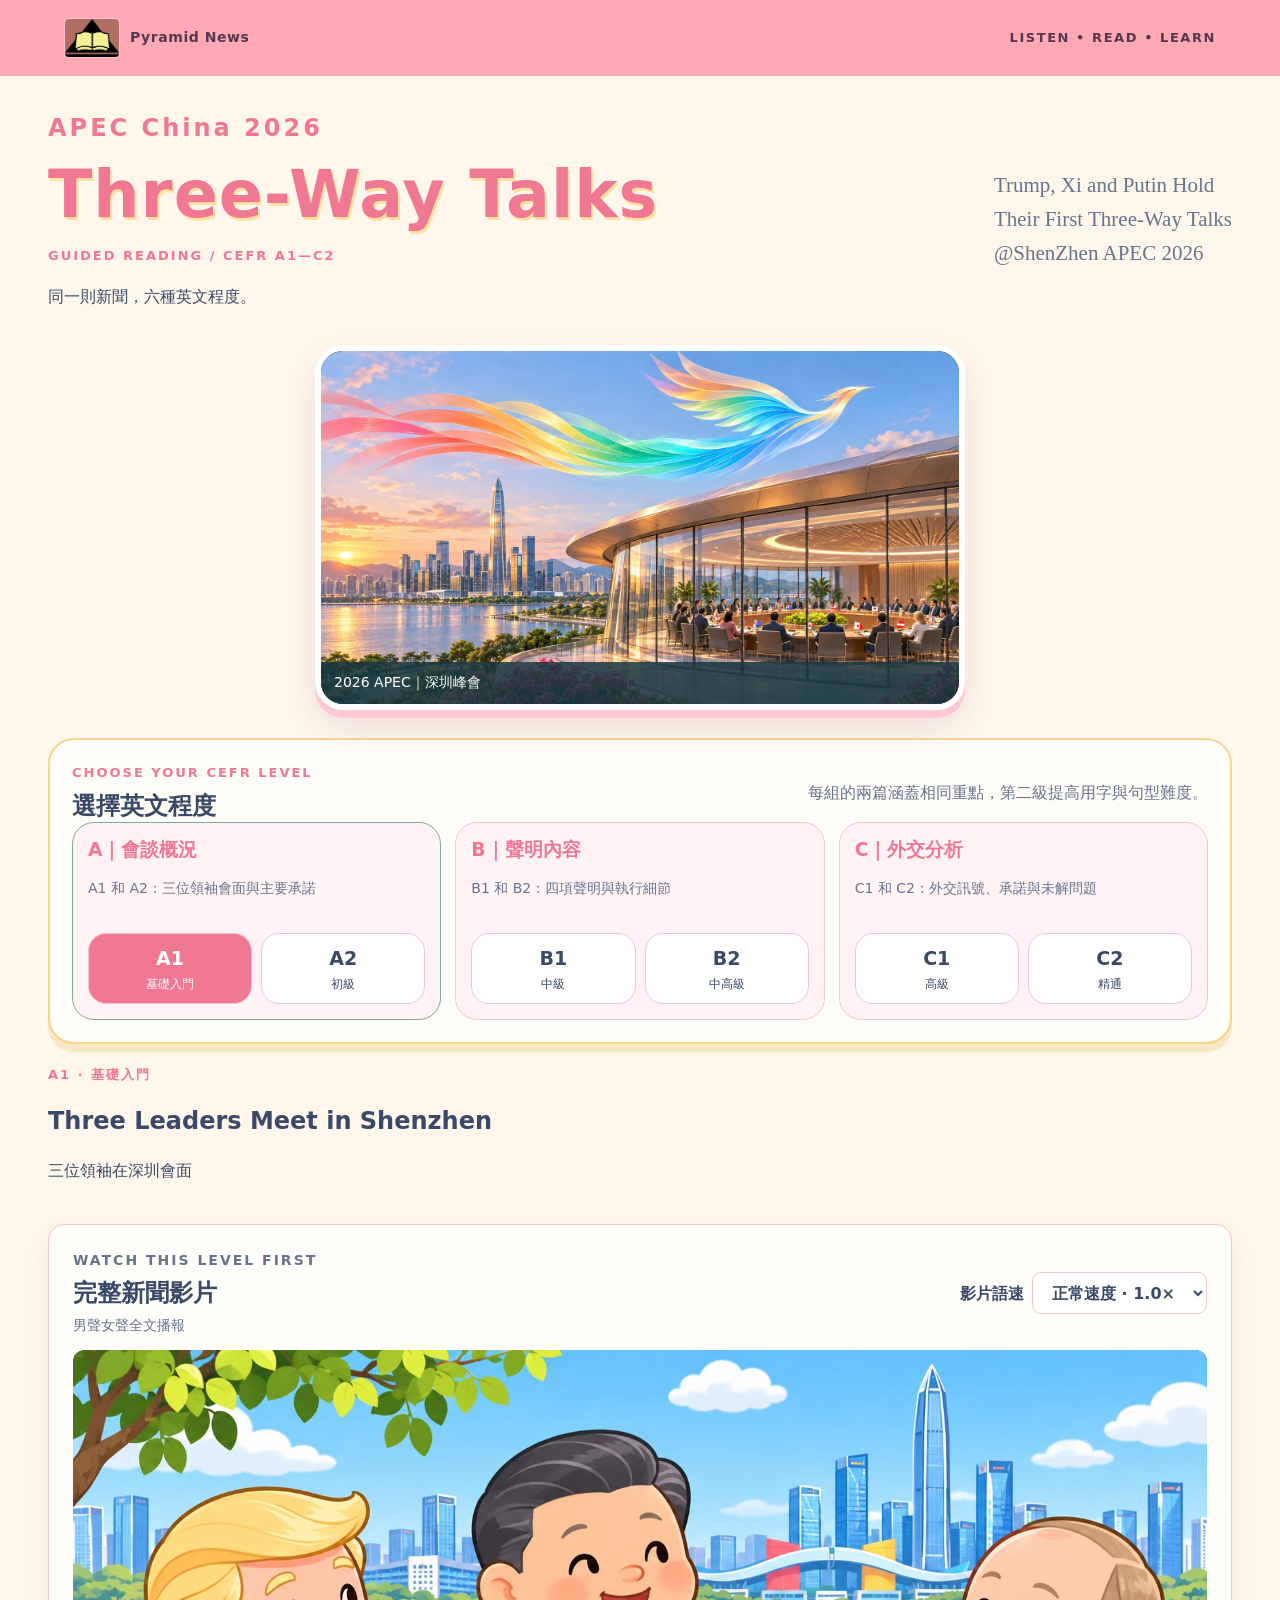
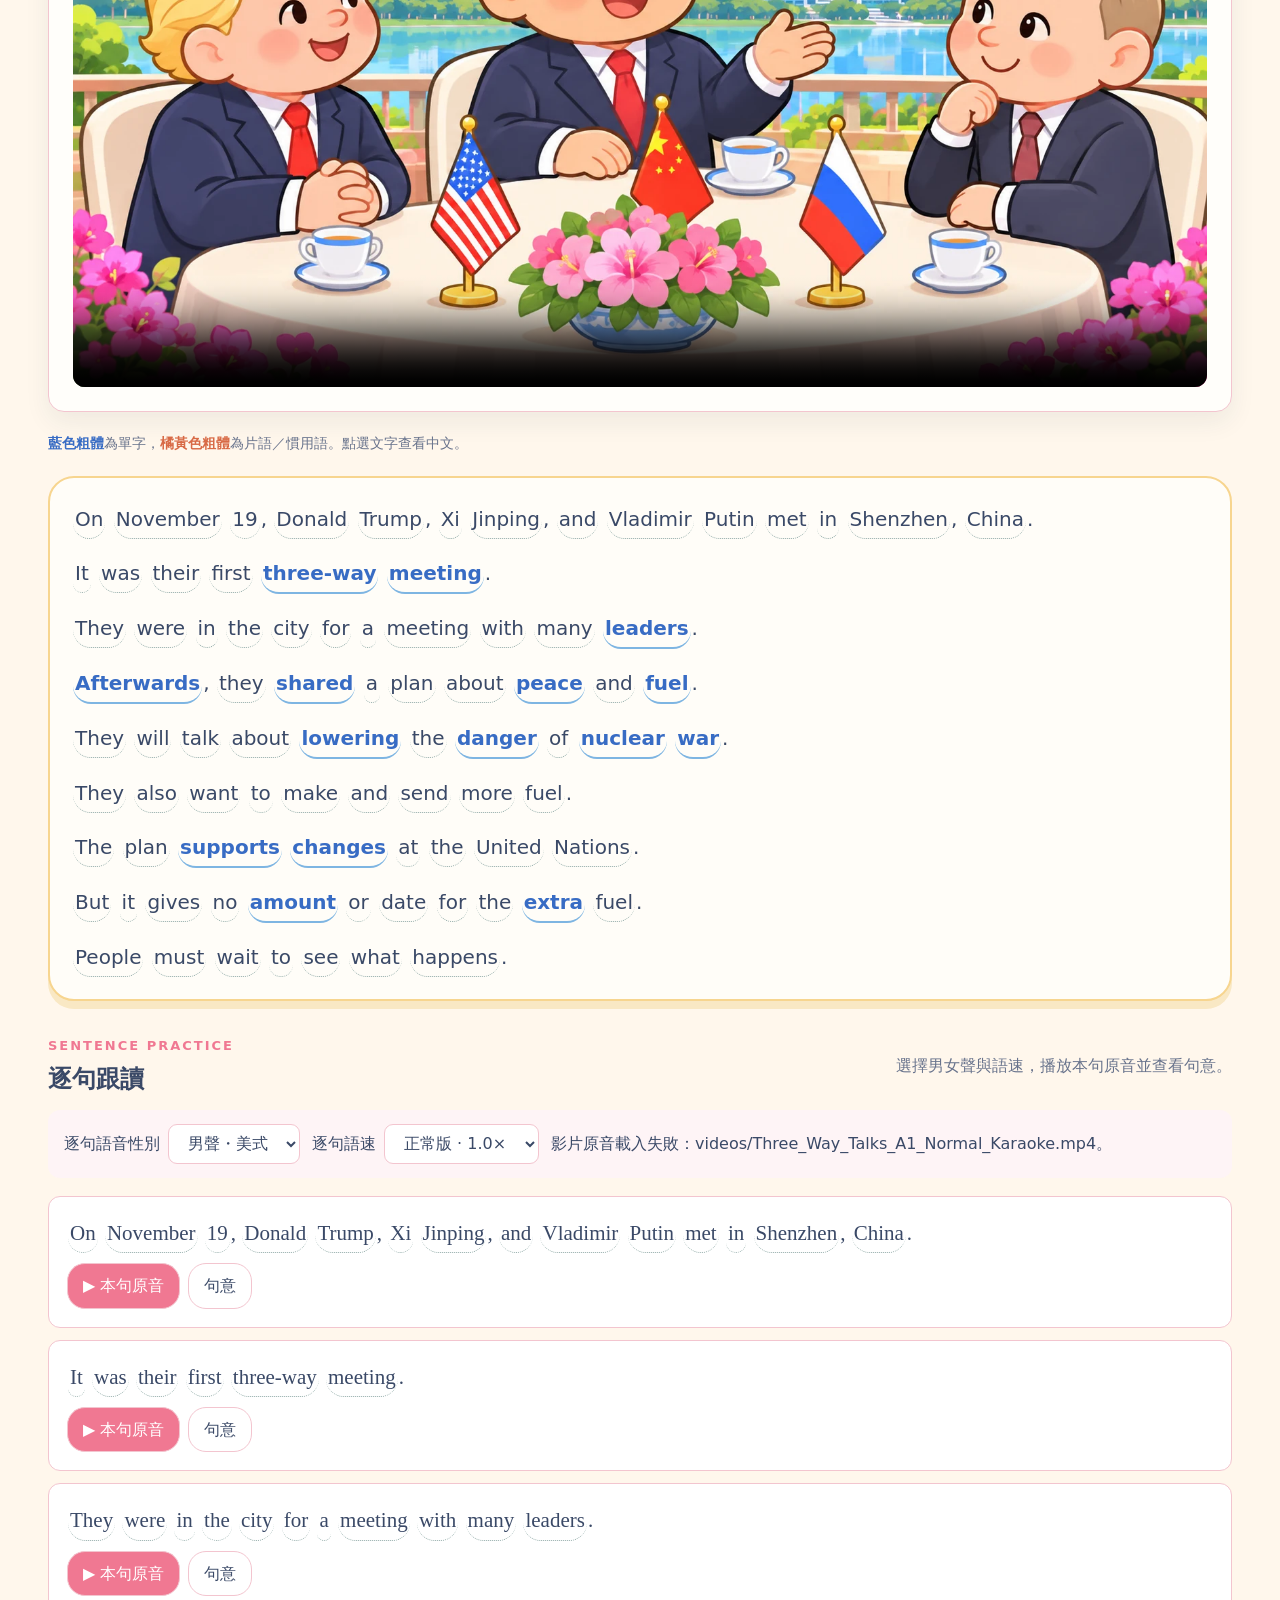
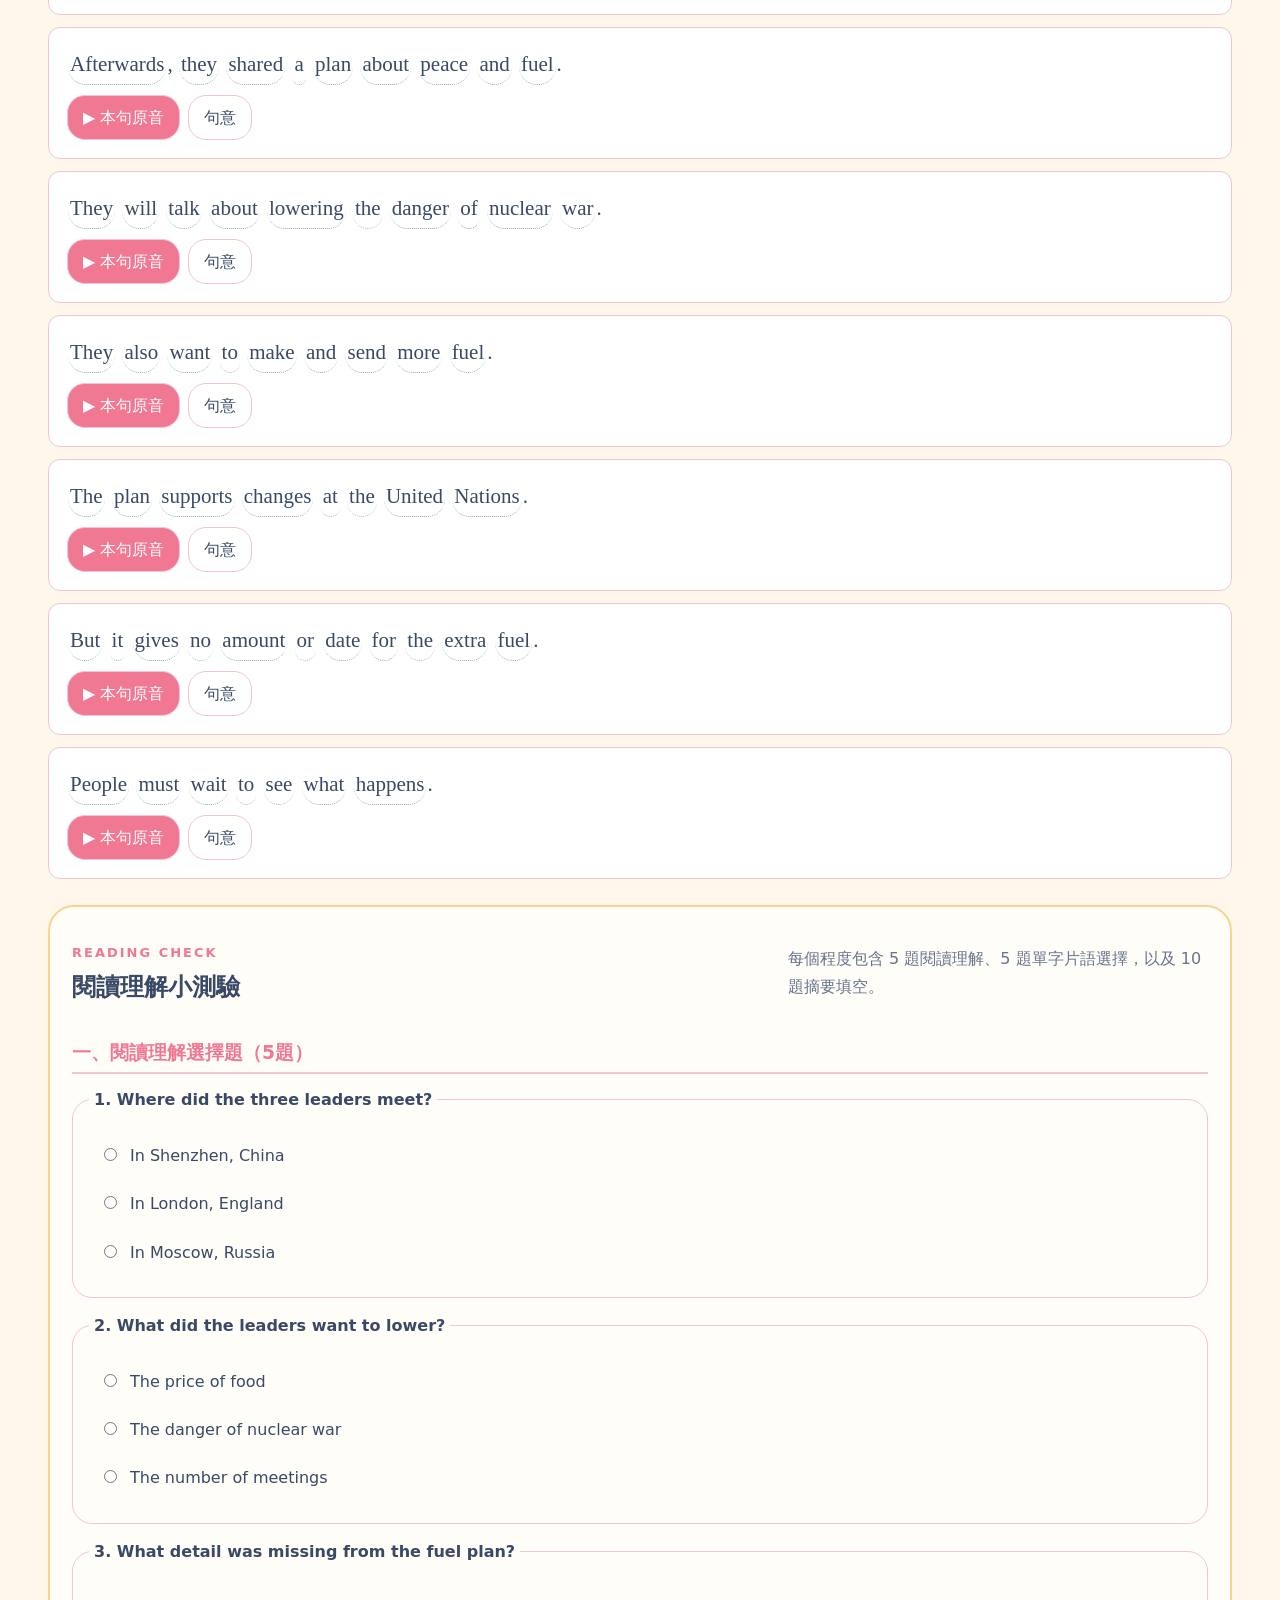
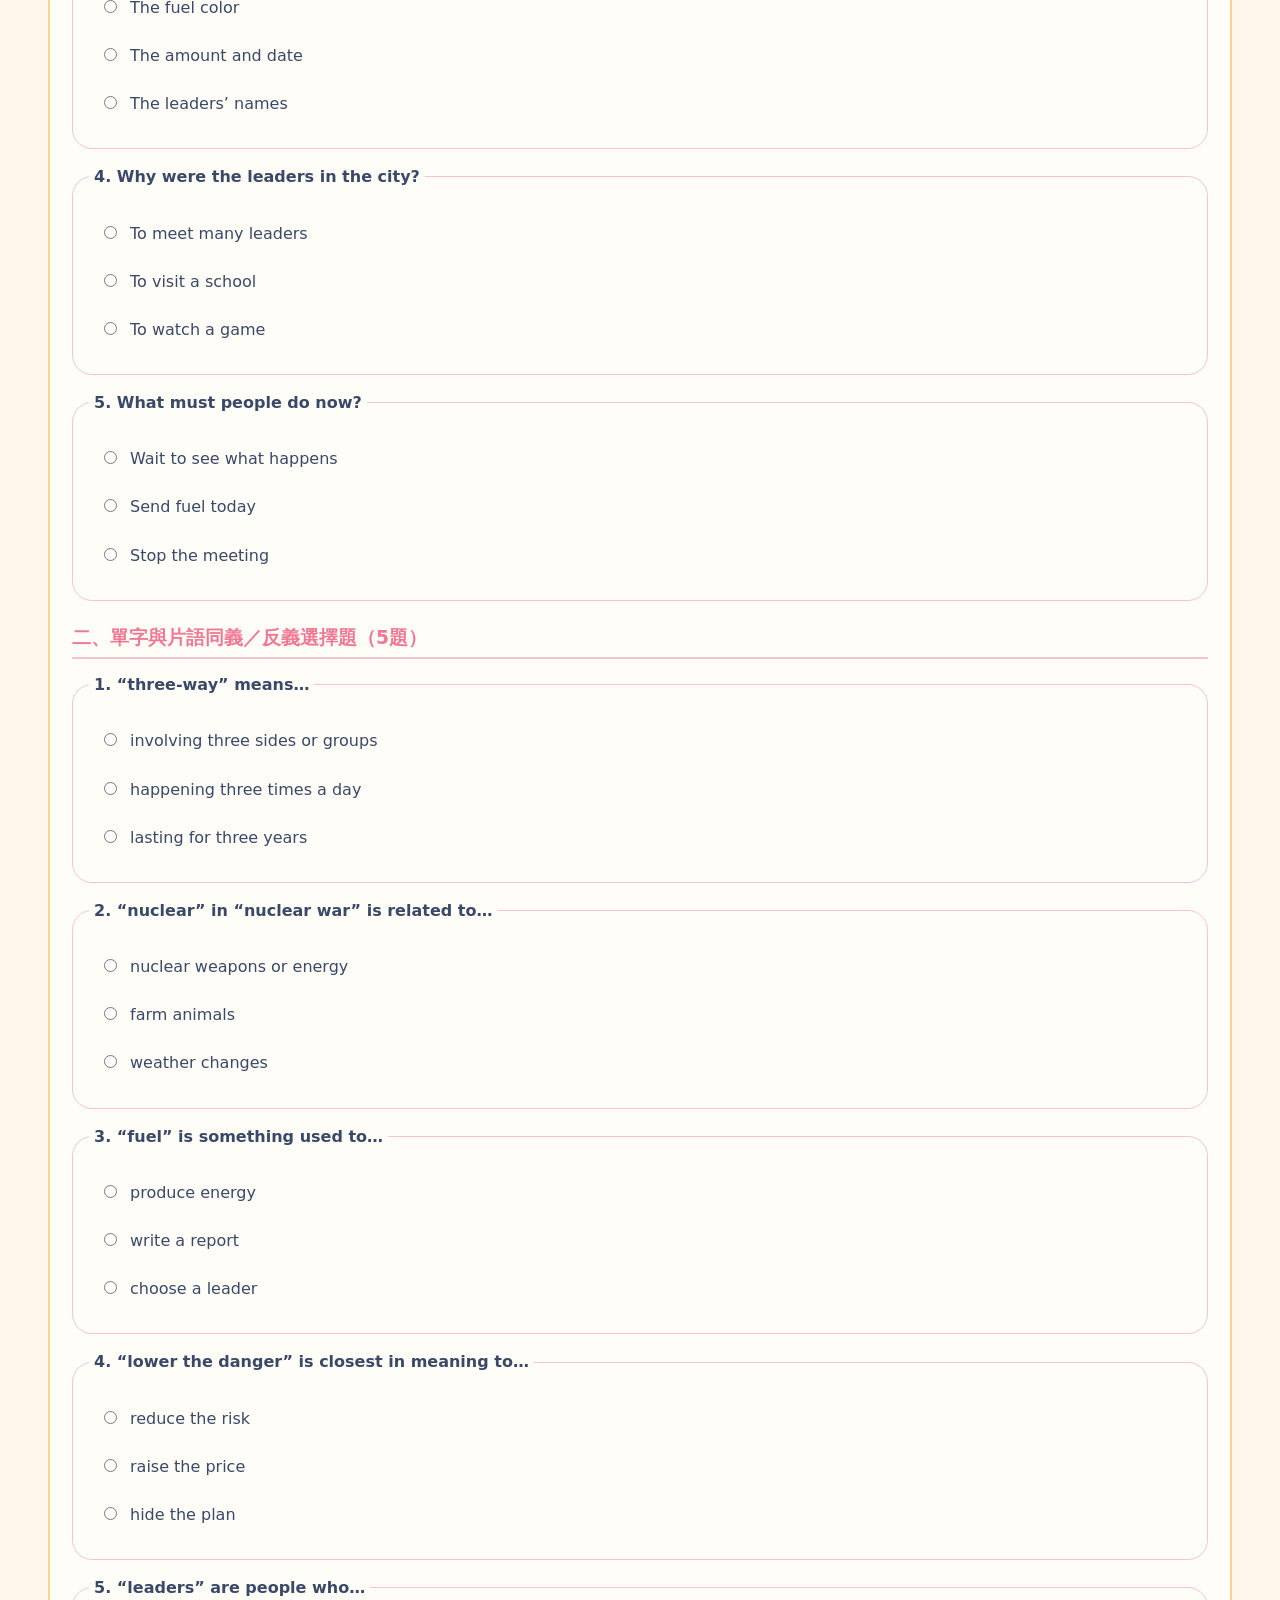
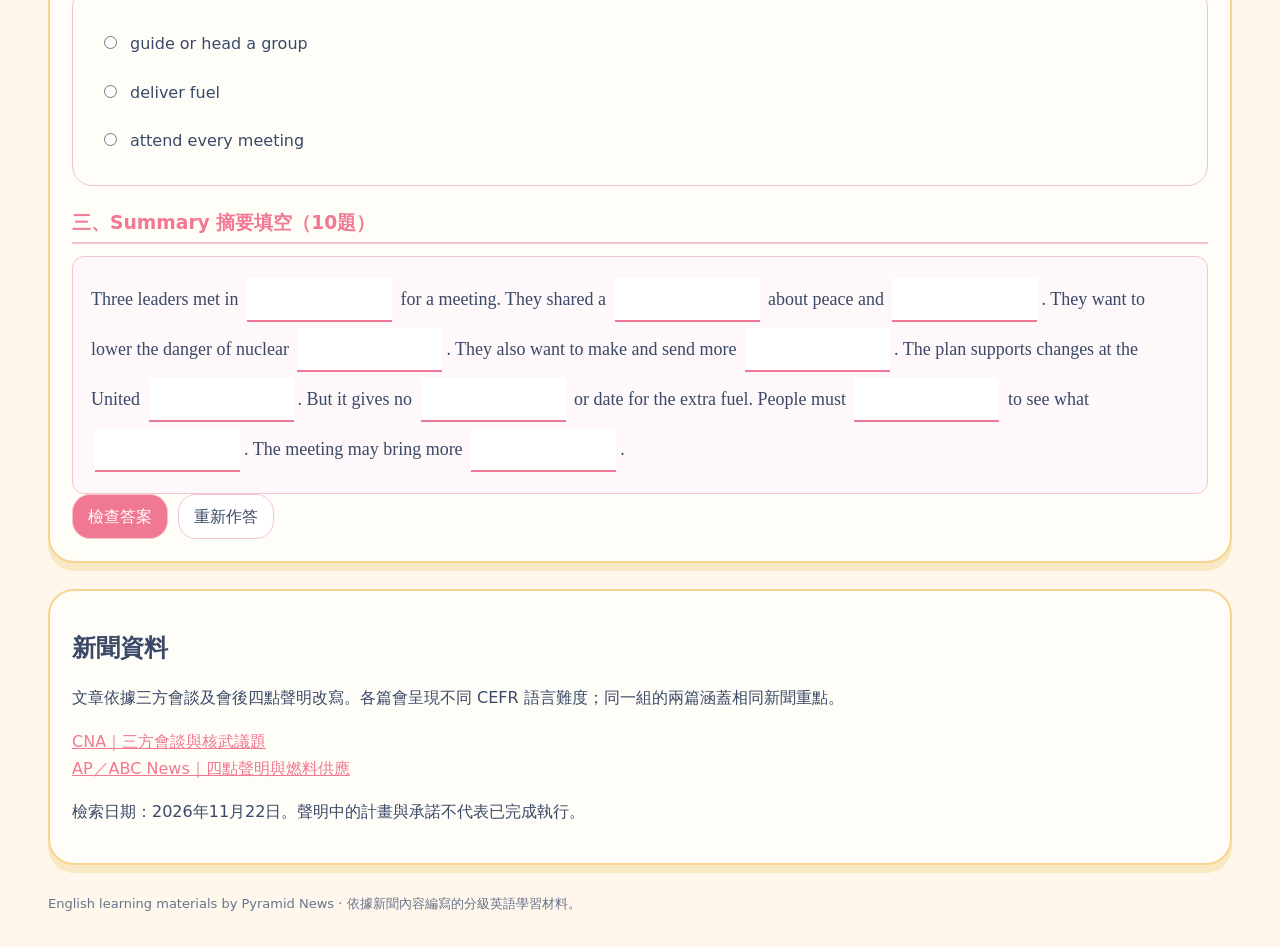
==== commit b2a4941f: "Add files via upload" ====
--- a/20261120_APEC new/index.html
+++ b/20261120_APEC new/index.html
@@ -45,7 +45,7 @@
 dialog#meaning .eyebrow{color:#176e68}dialog#meaning h2,dialog#meaning #definition{color:#172f38;opacity:1}
 .summary-answer-key{margin:18px 0 0;padding:16px 16px 16px 42px;border:1px solid var(--line);border-radius:12px;background:color-mix(in srgb,var(--teal) 7%,white);line-height:1.7}
 .summary-answer-key li{margin:7px 0}body[data-level="C1"] .summary-answer-key{background:#f6fbfa;color:#17323a;border-color:#82c9bc}
-.shadowing-controls{display:flex;align-items:center;gap:8px;flex-wrap:wrap;margin-top:10px;padding-top:10px;border-top:1px dashed var(--line)}.shadowing-controls button{min-height:36px;padding:6px 12px}.shadowing-controls button:disabled{opacity:.55;cursor:not-allowed}.shadowing-status{flex:1 1 100%;font-size:14px;line-height:1.5;color:var(--muted)}body[data-level="C1"] .shadowing-status{color:#d9e5e4}
+
 .practice-audio-source{position:fixed;left:-10px;top:-10px;width:1px;height:1px;opacity:0;pointer-events:none}
 </style>
 </head>
@@ -80,8 +80,18 @@
       <video id="fullVideo" class="full-video" controls playsinline preload="metadata" poster="illustrations/A1.webp" aria-label="完整新聞播報影片"></video>
     </section>
     <p class="tip"><span class="blue-key">藍色粗體</span>為單字，<span class="orange-key">橘黃色粗體</span>為片語／慣用語。點選文字查看中文。</p>
-    <article id="articleText" class="article-text"></article>
-    <section class="practice" aria-labelledby="practiceTitle"><div class="practice-heading"><div><p class="eyebrow">SENTENCE PRACTICE</p><h2 id="practiceTitle">逐句跟讀</h2></div><p>選擇男女聲與語速，播放本句、查看句意；也可錄音跟讀、回放並檢查正確率（75%通過）。</p></div>
+    <article id="articleText" class="article-text">
+      <p>On November 19, Donald Trump, Xi Jinping, and Vladimir Putin met in Shenzhen, China.</p>
+      <p>It was their first three-way meeting.</p>
+      <p>They were in the city for a meeting with many leaders.</p>
+      <p>Afterwards, they shared a plan about peace and fuel.</p>
+      <p>They will talk about lowering the danger of nuclear war.</p>
+      <p>They also want to make and send more fuel.</p>
+      <p>The plan supports changes at the United Nations.</p>
+      <p>But it gives no amount or date for the extra fuel.</p>
+      <p>People must wait to see what happens.</p>
+    </article>
+    <section class="practice" aria-labelledby="practiceTitle"><div class="practice-heading"><div><p class="eyebrow">SENTENCE PRACTICE</p><h2 id="practiceTitle">逐句跟讀</h2></div><p>選擇男女聲與語速，播放本句原音並查看句意。</p></div>
       <div class="sentence-settings"><label>逐句語音性別<select id="voiceGender" aria-label="選擇逐句原音聲音性別"><option value="male" selected>男聲・美式</option><option value="female">女聲・美式</option></select></label><label>逐句語速<select id="sentenceSpeed" aria-label="選擇逐句原音語速"><option value="1" selected>正常版 · 1.0×</option><option value="0.8">降速版 · 0.8×</option></select></label><span id="sentenceStatus" role="status" aria-live="polite">播放原始新聞播報音檔。</span></div>
       <div id="sentenceRows" class="sentence-rows"></div>
     </section>
@@ -221,14 +231,9 @@
 function appendWords(text,container){const tokens=text.match(/[A-Za-z0-9]+(?:[-’'][A-Za-z0-9]+)*|[^A-Za-z0-9]+/g)||[];for(const token of tokens){if(/^[A-Za-z0-9]/.test(token)){const b=document.createElement('button');b.className='word';b.type='button';b.textContent=token;b.lang='en';b.onclick=()=>lookup(token);container.append(b)}else container.append(document.createTextNode(token))}}
 const LEVEL_RANK={A1:0,A2:1,B1:2,B2:3,C1:4,C2:5};const PHRASE_TERMS=new Set(['work together','lead to','set out','call for','turn ... into ...','touch on','leave open','on the sidelines of','amount to']);function annotationDifficulty(item){const n=item.note||'';if(/高中六級以上/.test(n))return 4;if(/高中五／六級|高中五\/六級/.test(n))return 3;if(/高階正式|學術片語|國際新聞高階/.test(n))return 5;if(/大考第四級/.test(n))return Math.max(2,LEVEL_RANK[item.level]);if(/大考第三級/.test(n))return Math.max(1,LEVEL_RANK[item.level]);if(/大考第二級|大考第一級/.test(n))return Math.max(0,LEVEL_RANK[item.level]);if(/進階/.test(n))return Math.max(4,LEVEL_RANK[item.level]);return LEVEL_RANK[item.level]}function activeAnnotations(){const current=LEVEL_RANK[activeLevel],all=Object.entries(annotationSets).flatMap(([level,items])=>items.map(item=>({...item,level})));return all.filter(item=>item.level===activeLevel||annotationDifficulty(item)>=current)}function escRx(x){return x.replace(/[.*+?^${}()|[\]\\]/g,'\\$&')}function annotationRegex(item){const t=item.term;if(t==='signatory / signatories')return /\bsignator(?:y|ies)\b/ig;if(t==='turn ... into ...')return /\bturn(?:s|ed|ing)?\s+\S+(?:\s+\S+){0,2}\s+into\b/ig;const phrases={'work together':/\bwork\s+together\b/ig,'lead to':/\b(?:lead|leads|led)\s+to\b/ig,'set out':/\bsets?\s+out\b/ig,'call for':/\bcall(?:s|ed)?\s+for\b/ig,'touch on':/\btouch(?:es|ed)?\s+on\b/ig,'leave open':/\b(?:leave|leaves|left)\s+open\b/ig,'on the sidelines of':/\bon\s+the\s+sidelines\s+of\b/ig,'amount to':/\bamount(?:s|ed)?\s+to\b/ig};if(phrases[t])return phrases[t];const m=t.match(/^([^()]+)\(([^()]+)\)$/);if(m)return new RegExp('\\b'+escRx(m[1])+'(?:'+escRx(m[2])+')?\\b','ig');const root=t.replace(/\s*\/\s*.*/, '');if(/[aeiouy]$/i.test(root)&&root.endsWith('y'))return new RegExp('\\b'+escRx(root)+'(?:ies|s)?\\b','ig');if(!root.endsWith('s'))return new RegExp('\\b'+escRx(root)+'s?\\b','ig');return new RegExp('\\b'+escRx(root)+'\\b','ig')}function markedSentence(text,container,seenWords=null,seenPhrases=null){const matches=[];for(const item of activeAnnotations()){const kind=PHRASE_TERMS.has(item.term)?'phrase':'word',re=annotationRegex(item);let m;while((m=re.exec(text)))matches.push({start:m.index,end:m.index+m[0].length,text:m[0],term:item.term,meaning:item.meaning,kind})}matches.sort((x,y)=>x.start-y.start||(y.end-y.start)-(x.end-x.start));let cursor=0;for(const match of matches){const seen=match.kind==='phrase'?seenPhrases:seenWords,key=match.kind+':'+match.term.toLowerCase();if(seen&&seen.has(key))continue;if(match.start<cursor)continue;if(match.start>cursor)appendWords(text.slice(cursor,match.start),container);const b=document.createElement('button');b.className=match.kind==='phrase'?'phrase-highlight':'word vocab-word';b.type='button';b.textContent=match.text;b.lang='en';b.onclick=()=>lookup(match.text,match.meaning,match.kind==='phrase');container.append(b);if(seen)seen.add(key);cursor=match.end}if(cursor<text.length)appendWords(text.slice(cursor),container)}
 
-const shadowingTakes=new Map();let activeRecorder=null,activeRecognition=null,activeShadowStream=null;const shadowingKey=(level,index)=>`${level}:${index}`;
-function normalizedWords(s){return (s.toLowerCase().match(/[a-z0-9]+(?:['’-][a-z0-9]+)*/g)||[]).map(x=>x.replace(/[’]/g,"'"))}
-function spokenAccuracy(target,spoken){const a=normalizedWords(target),b=normalizedWords(spoken),row=Array.from({length:b.length+1},(_,i)=>i);for(let i=1;i<=a.length;i++){let prev=row[0];row[0]=i;for(let j=1;j<=b.length;j++){const old=row[j];row[j]=Math.min(row[j]+1,row[j-1]+1,prev+(a[i-1]===b[j-1]?0:1));prev=old}}return Math.max(0,Math.round(100*(1-row[b.length]/Math.max(a.length,b.length,1))))}
-async function startShadowing(key,line,controls){if(!navigator.mediaDevices?.getUserMedia||!window.MediaRecorder){controls.status.textContent='此瀏覽器無法錄音；請使用較新的 Chrome、Edge 或 Safari。';return}if(activeRecorder&&activeRecorder.state==='recording')activeRecorder.stop();try{const stream=await navigator.mediaDevices.getUserMedia({audio:true}),mime=MediaRecorder.isTypeSupported('audio/webm;codecs=opus')?'audio/webm;codecs=opus':undefined,recorder=new MediaRecorder(stream,mime?{mimeType:mime}:undefined),state={chunks:[],transcript:'',blob:null,url:null};const prior=shadowingTakes.get(key);if(prior?.url)URL.revokeObjectURL(prior.url);state.recorder=recorder;shadowingTakes.set(key,state);activeRecorder=recorder;activeShadowStream=stream;recorder.ondataavailable=e=>{if(e.data.size)state.chunks.push(e.data)};recorder.onstop=()=>{state.blob=new Blob(state.chunks,{type:recorder.mimeType||'audio/webm'});if(state.url)URL.revokeObjectURL(state.url);state.url=URL.createObjectURL(state.blob);controls.replay.disabled=false;controls.record.textContent='重新錄音';controls.status.textContent=state.transcript?`錄音完成，可回放或檢查。辨識文字：${state.transcript}`:'錄音完成，可回放。此瀏覽器未提供語音辨識，無法自動評分。';stream.getTracks().forEach(t=>t.stop());if(activeRecorder===recorder){activeRecorder=null;activeShadowStream=null}};recorder.start();controls.record.textContent='停止錄音';controls.status.textContent='錄音中，請朗讀本句。';const SR=window.SpeechRecognition||window.webkitSpeechRecognition;if(SR){try{const recognition=new SR();recognition.lang='en-US';recognition.continuous=false;recognition.interimResults=false;recognition.onresult=e=>{state.transcript=Array.from(e.results).map(r=>r[0].transcript).join(' ')};recognition.onerror=()=>{};recognition.onend=()=>{if(state.transcript)controls.status.textContent=`辨識到：${state.transcript}`};recognition.start();activeRecognition=recognition}catch(_){}}else controls.status.textContent='正在錄音；此瀏覽器未提供自動語音辨識，完成後仍可回放。'}catch(e){controls.status.textContent=`無法開始錄音：${e.message||e.name}。請允許麥克風權限。`}}
-function stopShadowing(){if(activeRecorder&&activeRecorder.state==='recording')activeRecorder.stop();try{activeRecognition?.stop()}catch(_){}activeRecognition=null}
-function renderShadowing(index,line,actions){const key=shadowingKey(activeLevel,index);const box=document.createElement('div');box.className='shadowing-controls';const record=document.createElement('button');record.type='button';record.textContent='🎙 開始 Shadowing';const replay=document.createElement('button');replay.type='button';replay.textContent='▶ 回放我的錄音';replay.disabled=true;const score=document.createElement('button');score.type='button';score.textContent='檢查 75% 正確率';const status=document.createElement('span');status.className='shadowing-status';status.setAttribute('role','status');record.onclick=()=>{if(activeRecorder&&activeRecorder.state==='recording'&&shadowingTakes.get(key)?.recorder===activeRecorder){stopShadowing();return}startShadowing(key,line[0],{record,replay,status})};replay.onclick=()=>{const take=shadowingTakes.get(key);if(!take?.url)return;const audio=new Audio(take.url);audio.play().catch(()=>status.textContent='錄音回放失敗，請再錄一次。')};score.onclick=()=>{const take=shadowingTakes.get(key);if(!take?.transcript){status.textContent='尚未取得語音辨識文字；仍可回放自己的錄音檢查。';return}const pct=spokenAccuracy(line[0],take.transcript);status.textContent=`辨識正確率 ${pct}%：${pct>=75?'通過（達到 75%）':'未達 75%，再試一次'}`};box.append(record,replay,score,status);actions.append(box)}
-function renderSentence(){const root=$('sentenceRows');root.replaceChildren();sentences().forEach((line,i)=>{const row=document.createElement('div');row.className='sentence-row';const text=document.createElement('p');text.className='sentence-line';markedSentence(line[0],text,markedWords,markedPhrases);row.append(text);const actions=document.createElement('div');actions.className='sentence-actions';const play=document.createElement('button');play.type='button';play.className='primary';play.textContent='▶ 本句原音';play.className='primary sentence-play';play.dataset.sentenceIndex=String(i);play.onclick=()=>playSentenceAudio(i);const meaningButton=document.createElement('button');meaningButton.type='button';meaningButton.textContent='句意';const meaning=document.createElement('p');meaning.className='sentence-meaning';meaning.textContent=line[1];meaning.hidden=true;meaningButton.onclick=()=>{meaning.hidden=!meaning.hidden;meaningButton.setAttribute('aria-expanded',String(!meaning.hidden))};actions.append(play,meaningButton);renderShadowing(i,line,actions);row.append(actions,meaning);root.append(row)})}
-function renderLevel(id){stop();stopShadowing();activeLevel=id;document.body.dataset.level=id;sentenceIndex=0;const a=article();$('levelLabel').textContent=`${a.id} · ${a.label}`;$('articleTitle').textContent=a.title;$('focus').textContent=a.focus;document.querySelectorAll('[data-level]').forEach(b=>{b.classList.toggle('active',b.dataset.level===id);if(b.dataset.level===id)b.setAttribute('aria-current','true');else b.removeAttribute('aria-current')});document.querySelectorAll('.level-group').forEach(el=>el.classList.toggle('selected',el.dataset.group===a.group));const root=$('articleText');root.replaceChildren();const seenWords=new Set(),seenPhrases=new Set();markedWords=seenWords;markedPhrases=seenPhrases;a.sentences.forEach(pair=>{const p=document.createElement('p');markedSentence(pair[0],p,seenWords,seenPhrases);root.append(p)});updateVideoSource();renderSentence();prepareSentenceAudio();renderQuiz()}
+
+function renderSentence(){const root=$('sentenceRows');root.replaceChildren();sentences().forEach((line,i)=>{const row=document.createElement('div');row.className='sentence-row';const text=document.createElement('p');text.className='sentence-line';markedSentence(line[0],text,markedWords,markedPhrases);row.append(text);const actions=document.createElement('div');actions.className='sentence-actions';const play=document.createElement('button');play.type='button';play.className='primary';play.textContent='▶ 本句原音';play.className='primary sentence-play';play.dataset.sentenceIndex=String(i);play.onclick=()=>playSentenceAudio(i);const meaningButton=document.createElement('button');meaningButton.type='button';meaningButton.textContent='句意';const meaning=document.createElement('p');meaning.className='sentence-meaning';meaning.textContent=line[1];meaning.hidden=true;meaningButton.onclick=()=>{meaning.hidden=!meaning.hidden;meaningButton.setAttribute('aria-expanded',String(!meaning.hidden))};actions.append(play,meaningButton);row.append(actions,meaning);root.append(row)})}
+function renderLevel(id){stop();activeLevel=id;document.body.dataset.level=id;sentenceIndex=0;const a=article();$('levelLabel').textContent=`${a.id} · ${a.label}`;$('articleTitle').textContent=a.title;$('focus').textContent=a.focus;document.querySelectorAll('[data-level]').forEach(b=>{b.classList.toggle('active',b.dataset.level===id);if(b.dataset.level===id)b.setAttribute('aria-current','true');else b.removeAttribute('aria-current')});document.querySelectorAll('.level-group').forEach(el=>el.classList.toggle('selected',el.dataset.group===a.group));const root=$('articleText');root.replaceChildren();const seenWords=new Set(),seenPhrases=new Set();markedWords=seenWords;markedPhrases=seenPhrases;a.sentences.forEach(pair=>{const p=document.createElement('p');markedSentence(pair[0],p,seenWords,seenPhrases);root.append(p)});updateVideoSource();renderSentence();prepareSentenceAudio();renderQuiz()}
 document.querySelectorAll('[data-level]').forEach(b=>b.onclick=()=>{renderLevel(b.dataset.level);$('articleArea').scrollIntoView({behavior:'smooth',block:'start'})});
 function renderQuiz(){const root=$('quizQuestions');root.replaceChildren();const set=quizzes[activeLevel];let qIndex=0;function section(title){const h=document.createElement('h3');h.className='quiz-section-title';h.textContent=title;root.append(h)}function mc(items,prefix){items.forEach((item,i)=>{const field=document.createElement('fieldset');field.className='quiz-question';field.dataset.qtype=prefix;field.dataset.qindex=String(i);const legend=document.createElement('legend');const [question,options]=item;legend.textContent=`${i+1}. ${question}`;field.append(legend);options.forEach((option,j)=>{const label=document.createElement('label');label.className='quiz-option';const input=document.createElement('input');input.type='radio';input.name=`${prefix}${i}`;input.value=String(j);const span=document.createElement('span');span.textContent=option;label.append(input,span);field.append(label)});const feedback=document.createElement('p');feedback.className='quiz-feedback';field.append(feedback);root.append(field);qIndex++})}section('一、閱讀理解選擇題（5題）');mc(set.comprehension,'c');section('二、單字與片語同義／反義選擇題（5題）');mc(annotationVocabQuiz[activeLevel],'v');section('三、Summary 摘要填空（10題）');const box=document.createElement('div');box.className='summary-cloze';const parts=set.summary.text.split(/(\[\d+\])/g);let blank=0;for(const part of parts){if(/^\[\d+\]$/.test(part)){const input=document.createElement('input');input.type='text';input.className='summary-blank';input.autocomplete='off';input.setAttribute('aria-label',`摘要第 ${blank+1} 格`);input.dataset.blank=String(blank);box.append(input);blank++}else box.append(document.createTextNode(part))}root.append(box);$('quizResult').textContent='';root.dataset.checked='false'}function checkQuiz(){const set=quizzes[activeLevel];let score=0,total=0;for(const [type,items] of [['c',set.comprehension],['v',annotationVocabQuiz[activeLevel]]])items.forEach((item,i)=>{total++;const selected=document.querySelector(`input[name="${type}${i}"]:checked`),field=document.querySelector(`.quiz-question[data-qtype="${type}"][data-qindex="${i}"]`),feedback=field.querySelector('.quiz-feedback'),correct=selected&&Number(selected.value)===item[2];field.classList.remove('correct','incorrect');field.classList.add(correct?'correct':'incorrect');if(correct)score++;feedback.innerHTML=`<strong>正確答案：</strong>${item[1][item[2]]}<br><strong>解說：</strong>${item[3]}`});const summaryKey=[];set.summary.answers.forEach((answer,i)=>{total++;const input=document.querySelector(`.summary-blank[data-blank="${i}"]`),given=input.value.trim().toLowerCase(),correct=given===answer.toLowerCase();input.classList.toggle('correct',correct);input.classList.toggle('incorrect',!correct);if(correct)score++;const mark=`[${i+1}]`,context=set.summary.text.split(/(?<=[.!?])\s+/).find(x=>x.includes(mark))||set.summary.text;summaryKey.push(`<li><strong>第 ${i+1} 格正確答案：${answer}</strong>。解說：${context.replace(mark,`<u>${answer}</u>`)}；此處需填入能讓摘要語意完整的關鍵詞。</li>`)});let key=document.getElementById('summaryAnswerKey');if(!key){key=document.createElement('ol');key.id='summaryAnswerKey';key.className='summary-answer-key';$('quizQuestions').append(key)}key.innerHTML=summaryKey.join('');$('quizResult').textContent=`${activeLevel}：答對 ${score} / ${total} 題。已列出各題正確答案與解說。`;$('quizQuestions').dataset.checked='true'}$('checkQuiz').onclick=checkQuiz;$('resetQuiz').onclick=renderQuiz;
 $('videoSpeed').onchange=()=>updateVideoSource(true);$('fullVideo').addEventListener('play',()=>{if(window.speechSynthesis)speechSynthesis.cancel();activeSentenceAudio?.pause()});$('close').onclick=()=>$('meaning').close();$('say').onclick=()=>speak(lookupTerm,.85);$('voiceGender').onchange=()=>{ activeSentenceAudio?.pause();prepareSentenceAudio();$('sentenceStatus').textContent='正在載入所選聲音。'};$('sentenceSpeed').onchange=()=>{activeSentenceAudio?.pause();prepareSentenceAudio();$('sentenceStatus').textContent='語速已切換。選擇句子播放。'};renderLevel('A1');
@@ -241,3 +246,4 @@
 
 </body>
 </html>
+
